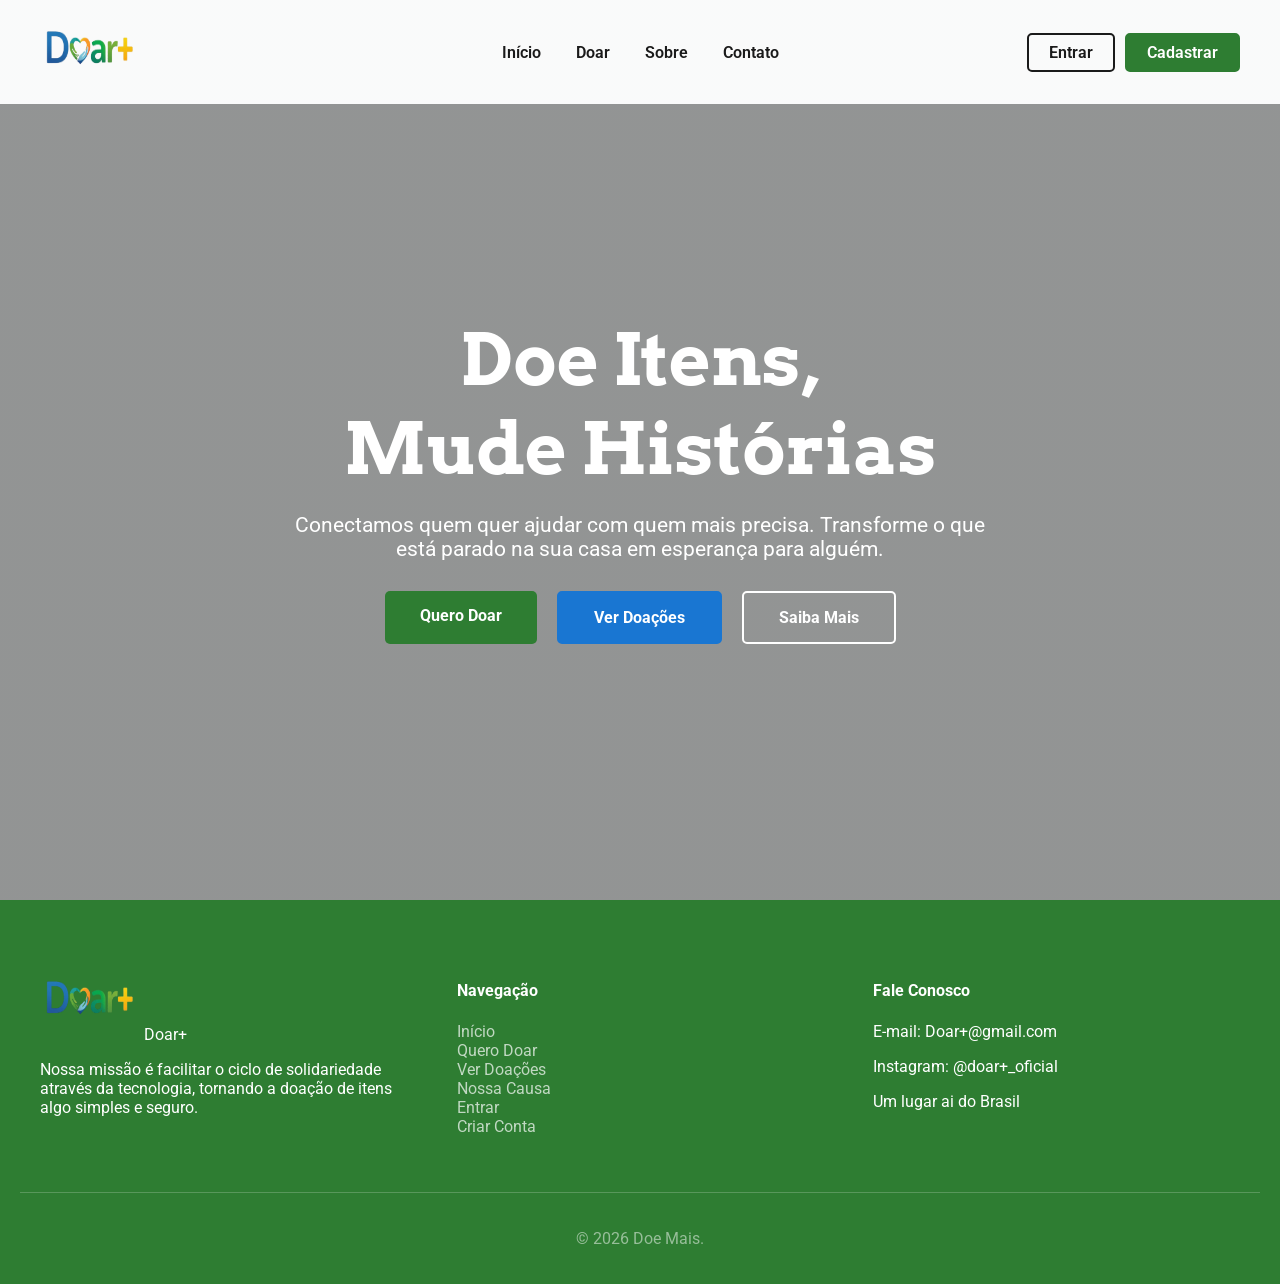
==== index.html @ 937f0d9d "Primeira versão do projeto Doar+" ====
<!DOCTYPE html>
<html lang="pt-br">
<head>
    <meta charset="UTF-8">
    <meta name="viewport" content="width=device-width, initial-scale=1.0">
    <title>Doar+ - Transforme Vidas</title>
    <link rel="preconnect" href="https://fonts.googleapis.com">
    <link rel="preconnect" href="https://fonts.gstatic.com" crossorigin>
    <link href="https://fonts.googleapis.com/css2?family=Arvo:wght@400;700&family=Roboto:wght@400;700&display=swap" rel="stylesheet">
    <link rel="stylesheet" href="https://cdnjs.cloudflare.com/ajax/libs/font-awesome/6.0.0/css/all.min.css">
    <link rel="stylesheet" href="estilo.css">
</head>
<body>
    <header class="header">
        <div class="container-header">
            <div class="logo-area">
                <img src="foto.png" alt="Logo Doe Mais" class="minha-logo">
            </div>
    
            <nav class="menu">
                <ul>
                    <li><a href="index.html">Início</a></li>
                    <li><a href="doar.html">Doar</a></li>
                    <li><a href="sobre.html">Sobre</a></li>
                    <li><a href="contato.html">Contato</a></li>
                    
                </ul>
            </nav>

            <div class="acoes-header">
                <a href="login.html" class="btn-login-moderno">Entrar</a>
                <a href="cadastro.html" class="btn-cadastro-moderno">Cadastrar</a>
            </div>
        </div>
    </header>

    <section class="hero">
        <div class="hero-content">
            <h1>Doe Itens, <br>Mude Histórias</h1>
            <p>Conectamos quem quer ajudar com quem mais precisa. Transforme o que está parado na sua casa em esperança para alguém.</p>
            <div class="hero-btns">
                <a href="doar.html" class="btn-principal">Quero Doar</a>
                <a href="verdoações.html" class="btn-doacoes">Ver Doações</a>
                <a href="sobre.html" class="btn-secundario">Saiba Mais</a>
            </div>
        </div>
    </section>

    <footer class="footer">
        <div class="container-footer">
            <div class="footer-info">
                <div class="logo-area">
                    <img src="foto.png" alt="Logo Doe Mais" class="minha-logo">
                    <span class="logo-text">Doar+</span>
                </div>
                <p>Nossa missão é facilitar o ciclo de solidariedade através da tecnologia, tornando a doação de itens algo simples e seguro.</p>
            </div>

            <div class="footer-links">
                <h4>Navegação</h4>
                <ul>
                    <li><a href="index.html">Início</a></li>
                    <li><a href="doar.html">Quero Doar</a></li>
                    <li><a href="ver-doacoes.html">Ver Doações</a></li>
                    <li><a href="sobre.html">Nossa Causa</a></li>
                    <li><a href="login.html">Entrar</a></li>
                    <li><a href="cadastro.html">Criar Conta</a></li>
                </ul>
            </div>

            <div class="footer-contact">
                <h4>Fale Conosco</h4>
                <p>E-mail: Doar+@gmail.com</p>
                <p>Instagram: @doar+_oficial</p>
                <p>Um lugar ai do Brasil</p>
            </div>
        </div>
        <div class="footer-bottom">
            <p>&copy; 2026 Doe Mais.</p>
        </div>
    </footer>
</body>
</html>
---- estilo.css ----
/* ===== VARIÁVEIS GLOBAIS ===== */
:root {
    --cor-primaria: #2e7d32;
    --cor-secundaria: #1565c0;
    --texto-escuro: #1a1a1a;
    --branco: #ffffff;
    --cinza-claro: #f4f7f6;
    --destaque-amarelo: #feb236;
    --verde-claro: #4caf50;
    --verde-escuro: #1b5e20;
    --cinza-input: #f8f9fa;
    --sombra-suave: 0 10px 30px rgba(0,0,0,0.1);
    --vermelho-erro: #ff4444;
    --azul-link: #1976d2;
}

/* ===== ESTILOS GERAIS ===== */
body {
    margin: 0;
    font-family: 'Roboto', sans-serif;
    background-color: var(--cinza-claro);
}

/* ===== HEADER PRINCIPAL ===== */
.header {
    position: fixed;
    top: 0;
    left: 0;
    width: 100%;
    background: rgba(255, 255, 255, 0.95);
    z-index: 1000;
}

.container-header {
    max-width: 1200px;
    margin: auto;
    display: flex;
    align-items: center;
    justify-content: space-between;
    padding: 10px 20px;
    position: relative;
}

/* Logo */
.logo-area .minha-logo {
    width: 100px;
    height: 80px;
}

/* Menu Central */
.menu {
    position: absolute;
    left: 50%;
    transform: translateX(-50%);
}

.menu ul {
    list-style: none;
    display: flex;
    gap: 35px;
    margin: 0;
    padding: 0;
}

.menu a {
    text-decoration: none;
    color: var(--texto-escuro);
    font-weight: 600;
    transition: 0.3s;
}

.menu a:hover {
    color: var(--cor-primaria);
    transform: translateY(-2px);
    display: inline-block;
}

/* Botões do Header */
.acoes-header {
    display: flex;
    gap: 10px;
    z-index: 10;
}

.btn-login-moderno {
    text-decoration: none;
    color: var(--texto-escuro);
    border: 2px solid var(--texto-escuro);
    padding: 8px 20px;
    border-radius: 5px;
    font-weight: 600;
    transition: 0.3s;
}

.btn-login-moderno:hover {
    background: var(--texto-escuro);
    color: var(--branco);
}

.btn-cadastro-moderno {
    text-decoration: none;
    color: var(--branco);
    background: var(--cor-primaria);
    border: 2px solid var(--cor-primaria);
    padding: 8px 20px;
    border-radius: 5px;
    font-weight: 600;
    transition: 0.3s;
}

.btn-cadastro-moderno:hover {
    background: var(--verde-escuro);
    border-color: var(--verde-escuro);
    transform: translateY(-2px);
    box-shadow: 0 5px 15px rgba(46, 125, 50, 0.3);
}

/* ===== HERO SECTION (PÁGINA INICIAL) ===== */
.hero {
    height: 100vh;
    background: linear-gradient(rgba(0,0,0,0.4), rgba(0,0,0,0.4)), 
                url('https://images.unsplash.com/photo-1488521787991-ed7bbaae773c?q=80&w=2070&auto=format&fit=crop') no-repeat center center/cover;
    display: flex;
    align-items: center;
    justify-content: center;
    text-align: center;
}

.hero-content h1 {
    font-family: 'Arvo', serif;
    font-size: 4.5rem;
    color: var(--branco);
    margin-bottom: 20px;
}

.hero-content p {
    font-size: 1.3rem;
    color: var(--branco);
    max-width: 700px;
    margin: 0 auto 30px;
}

.hero-btns {
    display: flex;
    gap: 20px;
    justify-content: center;
}

.btn-principal {
    padding: 15px 35px;
    text-decoration: none;
    font-weight: bold;
    border-radius: 5px;
    transition: 0.3s;
    background: var(--cor-primaria);
    color: var(--branco);
}

.btn-principal:hover {
    background: #1b5e20;
    transform: scale(1.05);
}

.btn-secundario {
    padding: 15px 35px;
    text-decoration: none;
    font-weight: bold;
    border-radius: 5px;
    transition: 0.3s;
    background: transparent;
    border: 2px solid var(--branco);
    color: var(--branco);
}

.btn-secundario:hover {
    background: var(--branco);
    color: var(--texto-escuro);
}

/* ===== BOTÃO VER DOAÇÕES ===== */
.btn-doacoes {
    padding: 15px 35px;
    text-decoration: none;
    font-weight: bold;
    border-radius: 5px;
    transition: 0.3s;
    background: var(--azul-link);
    color: var(--branco);
    border: 2px solid var(--azul-link);
}

.btn-doacoes:hover {
    background: #0d47a1;
    border-color: #0d47a1;
    transform: scale(1.05);
}

/* ===== FOOTER PRINCIPAL ===== */
.footer {
    background-color: var(--cor-primaria);
    color: var(--branco);
    padding: 60px 20px 20px;
}

.container-footer {
    max-width: 1200px;
    margin: 0 auto;
    display: grid;
    grid-template-columns: repeat(3, 1fr);
    gap: 50px;
}

.footer .logo-text { 
    color: var(--branco); 
}

.footer-links ul { 
    list-style: none; 
    padding: 0; 
}

.footer-links a {
    text-decoration: none;
    color: rgba(255, 255, 255, 0.7);
    transition: 0.3s;
    display: inline-block;
}

.footer-links a:hover {
    color: var(--destaque-amarelo);
    padding-left: 10px;
}

.footer-bottom {
    margin-top: 40px;
    padding-top: 20px;
    border-top: 1px solid rgba(255,255,255,0.2);
    text-align: center;
    color: rgba(255,255,255,0.5);
}

/* ===== PÁGINAS DE LOGIN/CADASTRO ===== */
.body-login {
    min-height: 100vh;
    display: flex;
    flex-direction: column;
    background: linear-gradient(135deg, #f5f7fa 0%, #e8ecf1 100%);
    margin: 0;
}

/* Header do Login */
.header-login {
    background: var(--branco);
    box-shadow: 0 2px 10px rgba(0,0,0,0.1);
    padding: 10px 0;
}

.container-header-login {
    max-width: 1200px;
    margin: 0 auto;
    padding: 0 20px;
    display: flex;
    justify-content: space-between;
    align-items: center;
}

.btn-voltar-inicio {
    display: flex;
    align-items: center;
    gap: 8px;
    text-decoration: none;
    color: var(--texto-escuro);
    font-weight: 500;
    padding: 8px 16px;
    border-radius: 5px;
    transition: 0.3s;
}

.btn-voltar-inicio:hover {
    background: var(--cinza-claro);
    color: var(--cor-primaria);
}

/* Main Content Login */
.login-main {
    flex: 1;
    display: flex;
    align-items: center;
    justify-content: center;
    padding: 40px 20px;
}

/* Containers dos Formulários */
.login-container {
    background: var(--branco);
    border-radius: 20px;
    box-shadow: var(--sombra-suave);
    max-width: 800px;
    width: 100%;
    padding: 40px;
}

.login-container-simples {
    background: var(--branco);
    border-radius: 20px;
    box-shadow: var(--sombra-suave);
    max-width: 450px;
    width: 100%;
    padding: 40px;
}

/* Header dos Formulários */
.login-header {
    text-align: center;
    margin-bottom: 30px;
}

.login-header h2 {
    font-family: 'Arvo', serif;
    font-size: 2.2rem;
    color: var(--cor-primaria);
    margin: 0 0 10px;
}

.login-header p {
    color: #666;
    font-size: 1.1rem;
    margin: 0;
}

/* Grids dos Formulários */
.form-grid {
    display: grid;
    grid-template-columns: 1fr 1fr;
    gap: 20px;
}

.login-form-simples {
    display: flex;
    flex-direction: column;
    gap: 20px;
}

/* Grupos de Formulário */
.form-group {
    display: flex;
    flex-direction: column;
}

.form-group.full-width {
    grid-column: span 2;
}

.form-group label {
    margin-bottom: 8px;
    font-weight: 500;
    color: var(--texto-escuro);
    display: flex;
    align-items: center;
    gap: 8px;
}

.form-group label i {
    color: var(--cor-primaria);
    width: 20px;
}

.form-group input {
    padding: 12px 15px;
    border: 2px solid #e0e0e0;
    border-radius: 10px;
    font-size: 1rem;
    transition: all 0.3s;
    background: var(--cinza-input);
}

.form-group input:hover {
    border-color: var(--verde-claro);
}

.form-group input:focus {
    outline: none;
    border-color: var(--cor-primaria);
    box-shadow: 0 0 0 3px rgba(46, 125, 50, 0.1);
}

.form-group input::placeholder {
    color: #999;
}

/* Opções do Login */
.login-opcoes {
    display: flex;
    justify-content: space-between;
    align-items: center;
    margin: 10px 0;
}

.checkbox-container {
    display: flex;
    align-items: center;
    gap: 8px;
    cursor: pointer;
    color: var(--texto-escuro);
}

.checkbox-container input[type="checkbox"] {
    width: 18px;
    height: 18px;
    cursor: pointer;
}

.esqueci-senha {
    color: var(--azul-link);
    text-decoration: none;
    font-size: 0.9rem;
    transition: 0.3s;
}

.esqueci-senha:hover {
    color: var(--cor-primaria);
    text-decoration: underline;
}

/* Botões de Login e Cadastro */
.btn-login {
    width: 100%;
    padding: 15px;
    background: var(--cor-primaria);
    color: var(--branco);
    border: none;
    border-radius: 10px;
    font-size: 1.1rem;
    font-weight: 600;
    display: flex;
    align-items: center;
    justify-content: center;
    gap: 10px;
    cursor: pointer;
    transition: all 0.3s;
}

.btn-login:hover {
    background: var(--verde-escuro);
    transform: translateY(-2px);
    box-shadow: 0 5px 15px rgba(46, 125, 50, 0.3);
}

.btn-cadastro {
    width: 100%;
    padding: 15px;
    background: var(--cor-primaria);
    color: var(--branco);
    border: none;
    border-radius: 10px;
    font-size: 1.1rem;
    font-weight: 600;
    display: flex;
    align-items: center;
    justify-content: center;
    gap: 10px;
    cursor: pointer;
    transition: all 0.3s;
    margin-bottom: 20px;
}

.btn-cadastro:hover {
    background: var(--verde-escuro);
    transform: translateY(-2px);
    box-shadow: 0 5px 15px rgba(46, 125, 50, 0.3);
}

.btn-cadastro i {
    font-size: 1.2rem;
}

/* Links entre páginas */
.cadastro-link {
    text-align: center;
    margin-top: 20px;
    padding-top: 20px;
    border-top: 1px solid #e0e0e0;
}

.cadastro-link p {
    color: #666;
    margin: 0;
}

.cadastro-link a {
    color: var(--cor-primaria);
    text-decoration: none;
    font-weight: 600;
}

.cadastro-link a:hover {
    text-decoration: underline;
}

.login-options {
    text-align: center;
    border-top: 1px solid #e0e0e0;
    padding-top: 20px;
}

.login-options p {
    color: #666;
    margin: 0;
}

.login-options a {
    color: var(--cor-primaria);
    text-decoration: none;
    font-weight: 600;
}

.login-options a:hover {
    text-decoration: underline;
}

/* Termos e Condições */
.termos-group {
    margin: 25px 0 20px;
    display: flex;
    align-items: center;
    gap: 10px;
}

.termos-group input[type="checkbox"] {
    width: 18px;
    height: 18px;
    cursor: pointer;
}

.termos-group label {
    color: var(--texto-escuro);
    font-size: 0.95rem;
}

.termos-group a {
    color: var(--cor-primaria);
    text-decoration: none;
    font-weight: 500;
}

.termos-group a:hover {
    text-decoration: underline;
}

/* Footer do Login */
.footer-login {
    background: var(--cor-primaria);
    color: var(--branco);
    padding: 20px;
    text-align: center;
}

.container-footer-login {
    max-width: 1200px;
    margin: 0 auto;
}

.footer-login p {
    margin: 0;
    opacity: 0.9;
    font-size: 0.95rem;
}

/* ===== VALIDAÇÃO DE FORMULÁRIOS ===== */
.form-group input:required {
    border-left: 3px solid var(--cor-primaria);
}

.form-group input:invalid:not(:placeholder-shown) {
    border-color: var(--vermelho-erro);
}

.form-group input:valid:not(:placeholder-shown) {
    border-color: var(--verde-claro);
}

/* ===== ANIMAÇÕES ===== */
@keyframes fadeIn {
    from {
        opacity: 0;
        transform: translateY(20px);
    }
    to {
        opacity: 1;
        transform: translateY(0);
    }
}

.login-container,
.login-container-simples {
    animation: fadeIn 0.5s ease-out;
}

/* ===== RESPONSIVIDADE ===== */
@media (max-width: 768px) {
    /* Ajustes gerais */
    .menu {
        position: static;
        transform: none;
        margin: 10px 0;
    }
    
    .menu ul {
        gap: 20px;
        flex-wrap: wrap;
        justify-content: center;
    }
    
    .container-header {
        flex-direction: column;
        gap: 15px;
    }
    
    .acoes-header {
        width: 100%;
        justify-content: center;
    }
    
    /* Ajustes login/cadastro */
    .login-container,
    .login-container-simples {
        padding: 30px 20px;
    }
    
    .form-grid {
        grid-template-columns: 1fr;
    }
    
    .form-group.full-width {
        grid-column: span 1;
    }
    
    .login-header h2 {
        font-size: 1.8rem;
    }
    
    .container-header-login {
        flex-direction: column;
        gap: 10px;
    }
}

@media (max-width: 480px) {
    /* Ajustes gerais */
    .hero-content h1 {
        font-size: 3rem;
    }
    
    .hero-btns {
        flex-direction: column;
        align-items: center;
    }
    
    /* Ajustes login/cadastro */
    .login-container,
    .login-container-simples {
        padding: 20px 15px;
    }
    
    .btn-login,
    .btn-cadastro {
        padding: 12px;
        font-size: 1rem;
    }
    
    .login-opcoes {
        flex-direction: column;
        gap: 10px;
        align-items: flex-start;
    }
    
    /* Ajustes footer */
    .container-footer {
        grid-template-columns: 1fr;
        gap: 30px;
    }
}

/* ===== PÁGINA DOAR ===== */

.doar-container {
    max-width: 800px;
    margin: 120px auto 60px;
    padding: 0 20px;
}

.doar-header {
    text-align: center;
    margin-bottom: 40px;
}

.doar-header h1 {
    font-family: 'Arvo', serif;
    font-size: 2.5rem;
    color: var(--cor-primaria);
    margin-bottom: 10px;
}

.doar-header p {
    color: #666;
    font-size: 1.1rem;
}

.doar-form {
    background: var(--branco);
    border-radius: 20px;
    box-shadow: var(--sombra-suave);
    padding: 40px;
}

.form-group textarea {
    resize: vertical;
    min-height: 120px;
}

.categoria-opcoes {
    display: grid;
    grid-template-columns: repeat(3, 1fr);
    gap: 15px;
    margin-top: 10px;
}

.categoria-item {
    display: flex;
    align-items: center;
    gap: 8px;
    padding: 10px;
    border: 2px solid #e0e0e0;
    border-radius: 10px;
    cursor: pointer;
    transition: 0.3s;
}

.categoria-item:hover {
    border-color: var(--cor-primaria);
    background: #f5f5f5;
}

.categoria-item input[type="radio"] {
    width: 18px;
    height: 18px;
    accent-color: var(--cor-primaria);
}

.chat-option {
    background: #f8f9fa;
    border-radius: 10px;
    padding: 15px;
    margin-top: 20px;
    display: flex;
    align-items: center;
    gap: 15px;
}

.chat-option i {
    font-size: 2rem;
    color: var(--cor-primaria);
}

.btn-anunciar {
    width: 100%;
    padding: 15px;
    background: var(--cor-primaria);
    color: var(--branco);
    border: none;
    border-radius: 10px;
    font-size: 1.2rem;
    font-weight: 600;
    display: flex;
    align-items: center;
    justify-content: center;
    gap: 10px;
    cursor: pointer;
    transition: 0.3s;
    margin-top: 30px;
}

.btn-anunciar:hover {
    background: var(--verde-escuro);
    transform: translateY(-3px);
    box-shadow: var(--sombra-suave);
}

/* ===== PÁGINA SOBRE ===== */

.sobre-container {
    max-width: 1200px;
    margin: 120px auto 60px;
    padding: 0 20px;
}

.sobre-header {
    text-align: center;
    margin-bottom: 50px;
}

.sobre-header h1 {
    font-family: 'Arvo', serif;
    font-size: 3rem;
    color: var(--cor-primaria);
    margin-bottom: 20px;
}

.sobre-header p {
    font-size: 1.2rem;
    color: #666;
    max-width: 800px;
    margin: 0 auto;
}

.sobre-grid {
    display: grid;
    grid-template-columns: 1fr 1fr;
    gap: 50px;
    align-items: center;
    margin-bottom: 60px;
}

.sobre-texto h2 {
    font-family: 'Arvo', serif;
    color: var(--cor-primaria);
    margin-bottom: 20px;
}

.sobre-texto p {
    line-height: 1.8;
    color: #444;
    margin-bottom: 20px;
}

.sobre-imagem {
    width: 100%;
    border-radius: 20px;
    overflow: hidden;
    box-shadow: var(--sombra-suave);
}

.sobre-imagem img {
    width: 100%;
    height: auto;
    display: block;
    transition: transform 0.3s;
}

.sobre-imagem img:hover {
    transform: scale(1.05);
}

.valores {
    background: linear-gradient(135deg, var(--cor-primaria) 0%, var(--verde-escuro) 100%);
    color: var(--branco);
    padding: 60px 40px;
    border-radius: 20px;
    margin-bottom: 60px;
}

.valores h2 {
    text-align: center;
    font-size: 2.5rem;
    margin-bottom: 40px;
}

.valores-grid {
    display: grid;
    grid-template-columns: repeat(3, 1fr);
    gap: 30px;
}

.valor-item {
    text-align: center;
    padding: 20px;
}

.valor-item i {
    font-size: 3rem;
    margin-bottom: 20px;
    color: var(--destaque-amarelo);
}

.valor-item h3 {
    font-size: 1.5rem;
    margin-bottom: 15px;
}

.link-rodape {
    text-align: center;
    margin: 40px 0;
}

.link-rodape a {
    display: inline-flex;
    align-items: center;
    gap: 10px;
    background: var(--cor-primaria);
    color: var(--branco);
    padding: 15px 30px;
    border-radius: 10px;
    text-decoration: none;
    font-weight: 600;
    transition: 0.3s;
}

.link-rodape a:hover {
    background: var(--verde-escuro);
    transform: translateY(-3px);
    box-shadow: var(--sombra-suave);
}
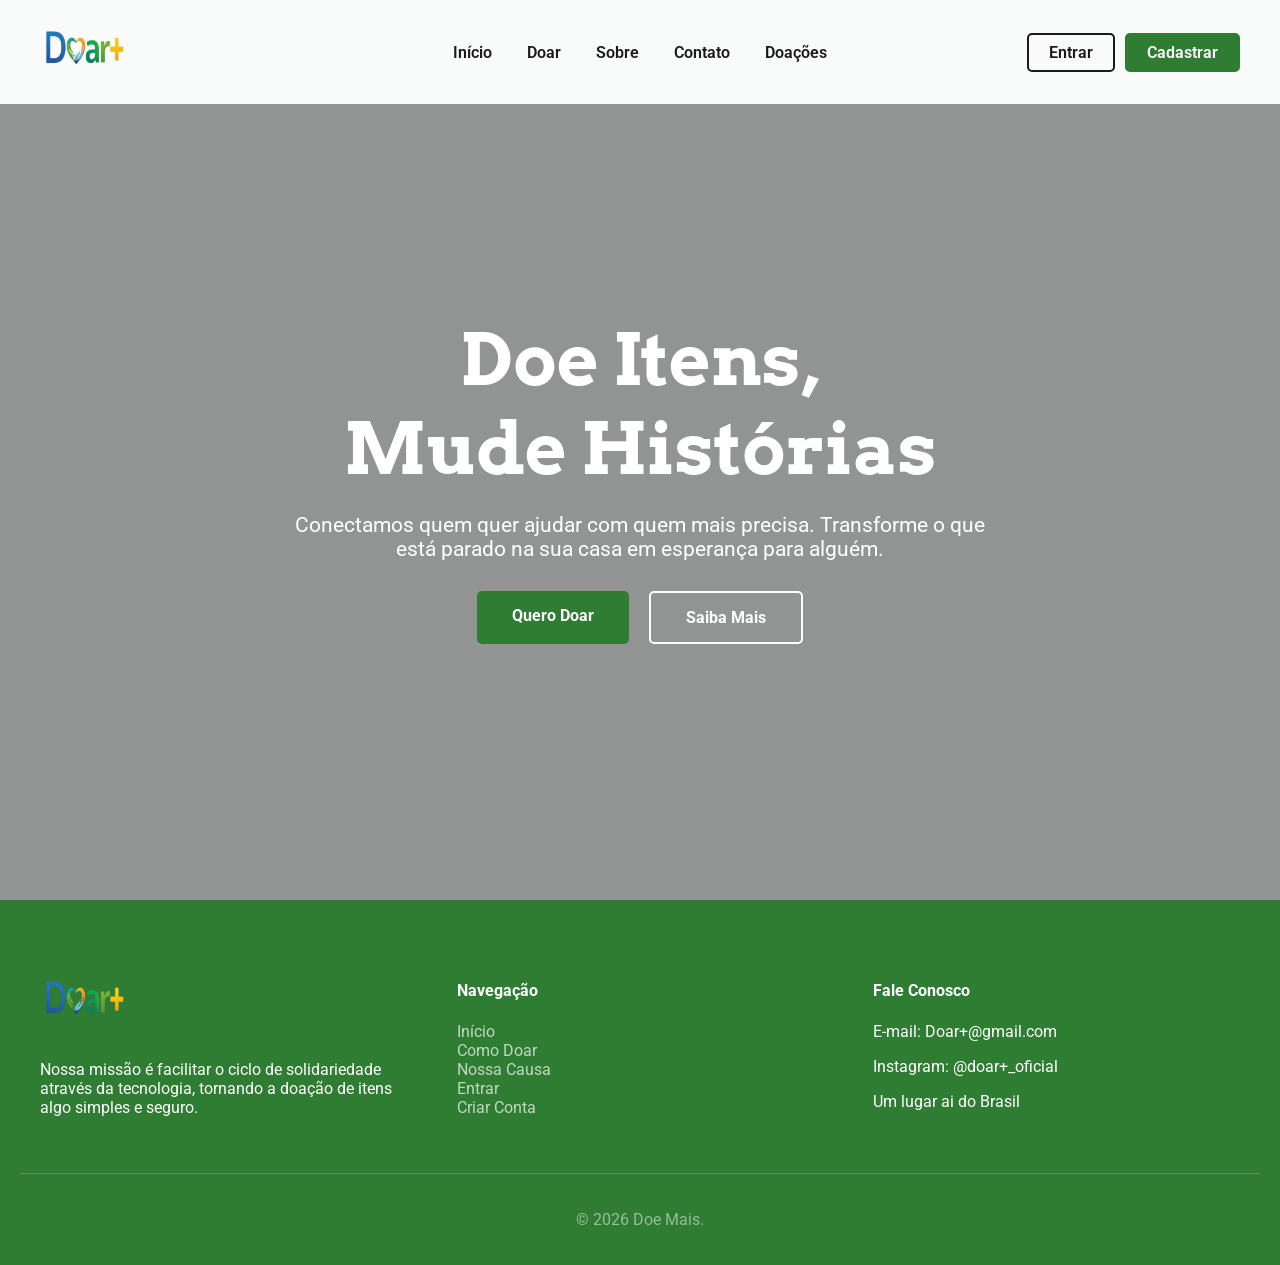
==== commit 7f0c75a7: "Minhas modificações no site" ====
--- a/index.html
+++ b/index.html
@@ -3,7 +3,7 @@
 <head>
     <meta charset="UTF-8">
     <meta name="viewport" content="width=device-width, initial-scale=1.0">
-    <title>Doar+ - Transforme Vidas</title>
+    <title>Doar+ | Transforme Vidas</title>
     <link rel="preconnect" href="https://fonts.googleapis.com">
     <link rel="preconnect" href="https://fonts.gstatic.com" crossorigin>
     <link href="https://fonts.googleapis.com/css2?family=Arvo:wght@400;700&family=Roboto:wght@400;700&display=swap" rel="stylesheet">
@@ -14,7 +14,8 @@
     <header class="header">
         <div class="container-header">
             <div class="logo-area">
-                <img src="foto.png" alt="Logo Doe Mais" class="minha-logo">
+                <a href="index.html"><img src="foto.png" alt="Logo Doe Mais" class="minha-logo"></a>
+                
             </div>
     
             <nav class="menu">
@@ -23,7 +24,7 @@
                     <li><a href="doar.html">Doar</a></li>
                     <li><a href="sobre.html">Sobre</a></li>
                     <li><a href="contato.html">Contato</a></li>
-                    
+                    <li><a href="verdoações.html">Doações</a></li>
                 </ul>
             </nav>
 
@@ -40,7 +41,6 @@
             <p>Conectamos quem quer ajudar com quem mais precisa. Transforme o que está parado na sua casa em esperança para alguém.</p>
             <div class="hero-btns">
                 <a href="doar.html" class="btn-principal">Quero Doar</a>
-                <a href="verdoações.html" class="btn-doacoes">Ver Doações</a>
                 <a href="sobre.html" class="btn-secundario">Saiba Mais</a>
             </div>
         </div>
@@ -51,7 +51,6 @@
             <div class="footer-info">
                 <div class="logo-area">
                     <img src="foto.png" alt="Logo Doe Mais" class="minha-logo">
-                    <span class="logo-text">Doar+</span>
                 </div>
                 <p>Nossa missão é facilitar o ciclo de solidariedade através da tecnologia, tornando a doação de itens algo simples e seguro.</p>
             </div>
@@ -60,8 +59,7 @@
                 <h4>Navegação</h4>
                 <ul>
                     <li><a href="index.html">Início</a></li>
-                    <li><a href="doar.html">Quero Doar</a></li>
-                    <li><a href="ver-doacoes.html">Ver Doações</a></li>
+                    <li><a href="doar.html">Como Doar</a></li>
                     <li><a href="sobre.html">Nossa Causa</a></li>
                     <li><a href="login.html">Entrar</a></li>
                     <li><a href="cadastro.html">Criar Conta</a></li>
--- a/estilo.css
+++ b/estilo.css
@@ -42,9 +42,14 @@
 }
 
 /* Logo */
+.logo-area {
+    cursor: pointer;
+}
+
 .logo-area .minha-logo {
-    width: 100px;
+    width: 90px;
     height: 80px;
+    cursor: pointer;
 }
 
 /* Menu Central */
@@ -67,12 +72,18 @@
     color: var(--texto-escuro);
     font-weight: 600;
     transition: 0.3s;
+    cursor: pointer;
 }
 
 .menu a:hover {
     color: var(--cor-primaria);
     transform: translateY(-2px);
     display: inline-block;
+}
+
+.menu a.active {
+    color: var(--cor-primaria);
+    border-bottom: 2px solid var(--cor-primaria);
 }
 
 /* Botões do Header */
@@ -90,6 +101,7 @@
     border-radius: 5px;
     font-weight: 600;
     transition: 0.3s;
+    cursor: pointer;
 }
 
 .btn-login-moderno:hover {
@@ -106,6 +118,7 @@
     border-radius: 5px;
     font-weight: 600;
     transition: 0.3s;
+    cursor: pointer;
 }
 
 .btn-cadastro-moderno:hover {
@@ -154,6 +167,7 @@
     transition: 0.3s;
     background: var(--cor-primaria);
     color: var(--branco);
+    cursor: pointer;
 }
 
 .btn-principal:hover {
@@ -170,6 +184,7 @@
     background: transparent;
     border: 2px solid var(--branco);
     color: var(--branco);
+    cursor: pointer;
 }
 
 .btn-secundario:hover {
@@ -187,6 +202,7 @@
     background: var(--azul-link);
     color: var(--branco);
     border: 2px solid var(--azul-link);
+    cursor: pointer;
 }
 
 .btn-doacoes:hover {
@@ -224,6 +240,7 @@
     color: rgba(255, 255, 255, 0.7);
     transition: 0.3s;
     display: inline-block;
+    cursor: pointer;
 }
 
 .footer-links a:hover {
@@ -274,6 +291,7 @@
     padding: 8px 16px;
     border-radius: 5px;
     transition: 0.3s;
+    cursor: pointer;
 }
 
 .btn-voltar-inicio:hover {
@@ -358,6 +376,7 @@
     display: flex;
     align-items: center;
     gap: 8px;
+    cursor: pointer;
 }
 
 .form-group label i {
@@ -365,27 +384,40 @@
     width: 20px;
 }
 
-.form-group input {
+.form-group input,
+.form-group textarea,
+.form-group select {
     padding: 12px 15px;
     border: 2px solid #e0e0e0;
     border-radius: 10px;
     font-size: 1rem;
     transition: all 0.3s;
     background: var(--cinza-input);
-}
-
-.form-group input:hover {
+    font-family: 'Roboto', sans-serif;
+}
+
+.form-group input:hover,
+.form-group textarea:hover,
+.form-group select:hover {
     border-color: var(--verde-claro);
 }
 
-.form-group input:focus {
+.form-group input:focus,
+.form-group textarea:focus,
+.form-group select:focus {
     outline: none;
     border-color: var(--cor-primaria);
     box-shadow: 0 0 0 3px rgba(46, 125, 50, 0.1);
 }
 
-.form-group input::placeholder {
+.form-group input::placeholder,
+.form-group textarea::placeholder {
     color: #999;
+}
+
+.form-group textarea {
+    resize: vertical;
+    min-height: 120px;
 }
 
 /* Opções do Login */
@@ -415,6 +447,7 @@
     text-decoration: none;
     font-size: 0.9rem;
     transition: 0.3s;
+    cursor: pointer;
 }
 
 .esqueci-senha:hover {
@@ -491,6 +524,7 @@
     color: var(--cor-primaria);
     text-decoration: none;
     font-weight: 600;
+    cursor: pointer;
 }
 
 .cadastro-link a:hover {
@@ -512,6 +546,7 @@
     color: var(--cor-primaria);
     text-decoration: none;
     font-weight: 600;
+    cursor: pointer;
 }
 
 .login-options a:hover {
@@ -535,12 +570,14 @@
 .termos-group label {
     color: var(--texto-escuro);
     font-size: 0.95rem;
+    cursor: pointer;
 }
 
 .termos-group a {
     color: var(--cor-primaria);
     text-decoration: none;
     font-weight: 500;
+    cursor: pointer;
 }
 
 .termos-group a:hover {
@@ -564,6 +601,522 @@
     margin: 0;
     opacity: 0.9;
     font-size: 0.95rem;
+}
+
+/* ===== PÁGINA DOAR ===== */
+.doar-container {
+    max-width: 800px;
+    margin: 120px auto 60px;
+    padding: 0 20px;
+}
+
+.doar-header {
+    text-align: center;
+    margin-bottom: 40px;
+}
+
+.doar-header h1 {
+    font-family: 'Arvo', serif;
+    font-size: 2.5rem;
+    color: var(--cor-primaria);
+    margin-bottom: 10px;
+}
+
+.doar-header p {
+    color: #666;
+    font-size: 1.1rem;
+}
+
+.doar-form {
+    background: var(--branco);
+    border-radius: 20px;
+    box-shadow: var(--sombra-suave);
+    padding: 40px;
+}
+
+.categoria-opcoes {
+    display: grid;
+    grid-template-columns: repeat(3, 1fr);
+    gap: 15px;
+    margin-top: 10px;
+}
+
+.categoria-item {
+    display: flex;
+    align-items: center;
+    gap: 8px;
+    padding: 10px;
+    border: 2px solid #e0e0e0;
+    border-radius: 10px;
+    cursor: pointer;
+    transition: 0.3s;
+}
+
+.categoria-item:hover {
+    border-color: var(--cor-primaria);
+    background: #f5f5f5;
+}
+
+.categoria-item input[type="radio"] {
+    width: 18px;
+    height: 18px;
+    accent-color: var(--cor-primaria);
+    cursor: pointer;
+}
+
+.chat-option {
+    background: #f8f9fa;
+    border-radius: 10px;
+    padding: 15px;
+    margin-top: 20px;
+    display: flex;
+    align-items: center;
+    gap: 15px;
+}
+
+.chat-option i {
+    font-size: 2rem;
+    color: var(--cor-primaria);
+}
+
+.btn-anunciar {
+    width: 100%;
+    padding: 15px;
+    background: var(--cor-primaria);
+    color: var(--branco);
+    border: none;
+    border-radius: 10px;
+    font-size: 1.2rem;
+    font-weight: 600;
+    display: flex;
+    align-items: center;
+    justify-content: center;
+    gap: 10px;
+    cursor: pointer;
+    transition: 0.3s;
+    margin-top: 30px;
+}
+
+.btn-anunciar:hover {
+    background: var(--verde-escuro);
+    transform: translateY(-3px);
+    box-shadow: var(--sombra-suave);
+}
+
+/* ===== PÁGINA SOBRE ===== */
+.sobre-container {
+    max-width: 1200px;
+    margin: 120px auto 60px;
+    padding: 0 20px;
+}
+
+.sobre-header {
+    text-align: center;
+    margin-bottom: 50px;
+}
+
+.sobre-header h1 {
+    font-family: 'Arvo', serif;
+    font-size: 3rem;
+    color: var(--cor-primaria);
+    margin-bottom: 20px;
+}
+
+.sobre-header p {
+    font-size: 1.2rem;
+    color: #666;
+    max-width: 800px;
+    margin: 0 auto;
+}
+
+.sobre-grid {
+    display: grid;
+    grid-template-columns: 1fr 1fr;
+    gap: 50px;
+    align-items: center;
+    margin-bottom: 60px;
+}
+
+.sobre-texto h2 {
+    font-family: 'Arvo', serif;
+    color: var(--cor-primaria);
+    margin-bottom: 20px;
+}
+
+.sobre-texto p {
+    line-height: 1.8;
+    color: #444;
+    margin-bottom: 20px;
+}
+
+.sobre-imagem {
+    width: 100%;
+    border-radius: 20px;
+    overflow: hidden;
+    box-shadow: var(--sombra-suave);
+    cursor: pointer;
+}
+
+.sobre-imagem img {
+    width: 100%;
+    height: auto;
+    display: block;
+    transition: transform 0.3s;
+    cursor: pointer;
+}
+
+.sobre-imagem img:hover {
+    transform: scale(1.05);
+}
+
+.valores {
+    background: linear-gradient(135deg, var(--cor-primaria) 0%, var(--verde-escuro) 100%);
+    color: var(--branco);
+    padding: 60px 40px;
+    border-radius: 20px;
+    margin-bottom: 60px;
+}
+
+.valores h2 {
+    text-align: center;
+    font-size: 2.5rem;
+    margin-bottom: 40px;
+}
+
+.valores-grid {
+    display: grid;
+    grid-template-columns: repeat(3, 1fr);
+    gap: 30px;
+}
+
+.valor-item {
+    text-align: center;
+    padding: 20px;
+    cursor: default;
+}
+
+.valor-item i {
+    font-size: 3rem;
+    margin-bottom: 20px;
+    color: var(--destaque-amarelo);
+}
+
+.valor-item h3 {
+    font-size: 1.5rem;
+    margin-bottom: 15px;
+}
+
+/* ===== PÁGINA VER DOAÇÕES ===== */
+.doacoes-container {
+    max-width: 1200px;
+    margin: 120px auto 60px;
+    padding: 0 20px;
+}
+
+.doacoes-header {
+    text-align: center;
+    margin-bottom: 50px;
+}
+
+.doacoes-header h1 {
+    font-family: 'Arvo', serif;
+    font-size: 2.5rem;
+    color: var(--cor-primaria);
+    margin-bottom: 10px;
+}
+
+.doacoes-header p {
+    color: #666;
+    font-size: 1.1rem;
+}
+
+.filtros {
+    display: flex;
+    gap: 15px;
+    margin-bottom: 30px;
+    flex-wrap: wrap;
+}
+
+.filtros select,
+.filtros input {
+    padding: 12px 15px;
+    border: 2px solid #e0e0e0;
+    border-radius: 8px;
+    font-size: 1rem;
+    flex: 1;
+    min-width: 200px;
+    font-family: 'Roboto', sans-serif;
+    cursor: pointer;
+}
+
+.filtros select:focus,
+.filtros input:focus {
+    outline: none;
+    border-color: var(--cor-primaria);
+}
+
+.filtros button {
+    padding: 12px 25px;
+    background: var(--cor-primaria);
+    color: var(--branco);
+    border: none;
+    border-radius: 8px;
+    cursor: pointer;
+    transition: 0.3s;
+    display: flex;
+    align-items: center;
+    gap: 8px;
+    font-weight: 600;
+    font-size: 1rem;
+}
+
+.filtros button:hover {
+    background: var(--verde-escuro);
+    transform: translateY(-2px);
+}
+
+.doacoes-grid {
+    display: grid;
+    grid-template-columns: repeat(3, 1fr);
+    gap: 25px;
+}
+
+.card-doacao {
+    background: var(--branco);
+    border-radius: 15px;
+    overflow: hidden;
+    box-shadow: var(--sombra-suave);
+    transition: 0.3s;
+    position: relative;
+    cursor: pointer;
+}
+
+.card-doacao:hover {
+    transform: translateY(-5px);
+    box-shadow: 0 15px 40px rgba(0,0,0,0.15);
+}
+
+.card-imagem {
+    height: 200px;
+    background: #e0e0e0;
+    position: relative;
+    overflow: hidden;
+}
+
+.card-imagem img {
+    width: 100%;
+    height: 100%;
+    object-fit: cover;
+    transition: 0.3s;
+    cursor: pointer;
+}
+
+.card-doacao:hover .card-imagem img {
+    transform: scale(1.1);
+}
+
+.card-categoria {
+    position: absolute;
+    top: 10px;
+    right: 10px;
+    background: var(--cor-primaria);
+    color: var(--branco);
+    padding: 5px 12px;
+    border-radius: 20px;
+    font-size: 0.8rem;
+    font-weight: 600;
+    z-index: 1;
+    cursor: default;
+}
+
+.card-conteudo {
+    padding: 20px;
+}
+
+.card-titulo {
+    font-size: 1.2rem;
+    font-weight: 600;
+    color: var(--texto-escuro);
+    margin-bottom: 10px;
+    cursor: pointer;
+}
+
+.card-descricao {
+    color: #666;
+    font-size: 0.9rem;
+    margin-bottom: 15px;
+    line-height: 1.5;
+    display: -webkit-box;
+    -webkit-line-clamp: 2;
+    -webkit-box-orient: vertical;
+    overflow: hidden;
+    cursor: pointer;
+}
+
+.card-info {
+    display: flex;
+    gap: 15px;
+    margin-bottom: 15px;
+    font-size: 0.9rem;
+    color: #888;
+    cursor: pointer;
+}
+
+.card-info i {
+    color: var(--cor-primaria);
+    width: 16px;
+}
+
+.card-footer {
+    display: flex;
+    justify-content: space-between;
+    align-items: center;
+    border-top: 1px solid #e0e0e0;
+    padding-top: 15px;
+}
+
+.card-doador {
+    display: flex;
+    align-items: center;
+    gap: 8px;
+    font-size: 0.9rem;
+    color: #666;
+    cursor: pointer;
+}
+
+.card-doador i {
+    color: var(--cor-primaria);
+}
+
+.btn-interessado {
+    background: var(--cor-primaria);
+    color: var(--branco);
+    border: none;
+    padding: 8px 18px;
+    border-radius: 8px;
+    font-size: 0.9rem;
+    font-weight: 600;
+    cursor: pointer;
+    transition: 0.3s;
+    display: flex;
+    align-items: center;
+    gap: 5px;
+}
+
+.btn-interessado:hover {
+    background: var(--verde-escuro);
+    transform: scale(1.05);
+}
+
+/* ===== PÁGINA CONTATO ===== */
+.contato-container {
+    max-width: 1200px;
+    margin: 120px auto 60px;
+    padding: 0 20px;
+}
+
+.contato-header {
+    text-align: center;
+    margin-bottom: 50px;
+}
+
+.contato-header h1 {
+    font-family: 'Arvo', serif;
+    font-size: 2.5rem;
+    color: var(--cor-primaria);
+    margin-bottom: 10px;
+}
+
+.contato-header p {
+    color: #666;
+    font-size: 1.1rem;
+}
+
+.contato-grid {
+    display: grid;
+    grid-template-columns: 1fr 1fr;
+    gap: 50px;
+}
+
+.contato-info {
+    background: var(--branco);
+    border-radius: 20px;
+    padding: 40px;
+    box-shadow: var(--sombra-suave);
+}
+
+.contato-info h2 {
+    font-family: 'Arvo', serif;
+    color: var(--cor-primaria);
+    margin-bottom: 30px;
+}
+
+.info-item {
+    display: flex;
+    gap: 20px;
+    margin-bottom: 30px;
+    align-items: flex-start;
+    cursor: pointer;
+}
+
+.info-item i {
+    font-size: 2rem;
+    color: var(--cor-primaria);
+    width: 40px;
+}
+
+.info-item h3 {
+    margin: 0 0 5px;
+    color: var(--texto-escuro);
+}
+
+.info-item p {
+    margin: 0;
+    color: #666;
+}
+
+.contato-form {
+    background: var(--branco);
+    border-radius: 20px;
+    padding: 40px;
+    box-shadow: var(--sombra-suave);
+}
+
+.contato-form h2 {
+    font-family: 'Arvo', serif;
+    color: var(--cor-primaria);
+    margin-bottom: 30px;
+}
+
+.btn-enviar {
+    width: 100%;
+    padding: 15px;
+    background: var(--cor-primaria);
+    color: var(--branco);
+    border: none;
+    border-radius: 10px;
+    font-size: 1.1rem;
+    font-weight: 600;
+    display: flex;
+    align-items: center;
+    justify-content: center;
+    gap: 10px;
+    cursor: pointer;
+    transition: 0.3s;
+}
+
+.btn-enviar:hover {
+    background: var(--verde-escuro);
+    transform: translateY(-3px);
+    box-shadow: var(--sombra-suave);
+}
+
+.mapa {
+    margin-top: 50px;
+    border-radius: 20px;
+    overflow: hidden;
+    box-shadow: var(--sombra-suave);
+    cursor: pointer;
 }
 
 /* ===== VALIDAÇÃO DE FORMULÁRIOS ===== */
@@ -592,11 +1145,48 @@
 }
 
 .login-container,
-.login-container-simples {
+.login-container-simples,
+.card-doacao,
+.contato-info,
+.contato-form {
     animation: fadeIn 0.5s ease-out;
 }
 
+/* ===== MENSAGENS DE ALERTA ===== */
+.alert-sucesso {
+    background: #4caf50;
+    color: white;
+    text-align: center;
+    padding: 10px;
+    position: fixed;
+    top: 80px;
+    width: 100%;
+    z-index: 999;
+}
+
+.alert-erro {
+    background: #ff4444;
+    color: white;
+    text-align: center;
+    padding: 10px;
+    position: fixed;
+    top: 80px;
+    width: 100%;
+    z-index: 999;
+}
+
 /* ===== RESPONSIVIDADE ===== */
+@media (max-width: 992px) {
+    .doacoes-grid,
+    .valores-grid {
+        grid-template-columns: repeat(2, 1fr);
+    }
+    
+    .contato-grid {
+        grid-template-columns: 1fr;
+    }
+}
+
 @media (max-width: 768px) {
     /* Ajustes gerais */
     .menu {
@@ -621,6 +1211,40 @@
         justify-content: center;
     }
     
+    /* Ajustes hero */
+    .hero-content h1 {
+        font-size: 3rem;
+    }
+    
+    /* Ajustes grid */
+    .sobre-grid {
+        grid-template-columns: 1fr;
+    }
+    
+    .doacoes-grid,
+    .valores-grid {
+        grid-template-columns: 1fr;
+    }
+    
+    .categoria-opcoes {
+        grid-template-columns: repeat(2, 1fr);
+    }
+    
+    /* Ajustes containers */
+    .doacoes-container,
+    .sobre-container,
+    .contato-container,
+    .doar-container {
+        margin: 100px auto 40px;
+    }
+    
+    .doacoes-header h1,
+    .sobre-header h1,
+    .contato-header h1,
+    .doar-header h1 {
+        font-size: 2rem;
+    }
+    
     /* Ajustes login/cadastro */
     .login-container,
     .login-container-simples {
@@ -645,15 +1269,35 @@
     }
 }
 
-@media (max-width: 480px) {
-    /* Ajustes gerais */
-    .hero-content h1 {
-        font-size: 3rem;
-    }
-    
+@media (max-width: 576px) {
     .hero-btns {
         flex-direction: column;
         align-items: center;
+    }
+    
+    .filtros {
+        flex-direction: column;
+    }
+    
+    .filtros select,
+    .filtros input,
+    .filtros button {
+        width: 100%;
+    }
+    
+    .categoria-opcoes {
+        grid-template-columns: 1fr;
+    }
+}
+
+@media (max-width: 480px) {
+    /* Ajustes hero */
+    .hero-content h1 {
+        font-size: 2.5rem;
+    }
+    
+    .hero-content p {
+        font-size: 1rem;
     }
     
     /* Ajustes login/cadastro */
@@ -663,7 +1307,9 @@
     }
     
     .btn-login,
-    .btn-cadastro {
+    .btn-cadastro,
+    .btn-anunciar,
+    .btn-enviar {
         padding: 12px;
         font-size: 1rem;
     }
@@ -679,234 +1325,14 @@
         grid-template-columns: 1fr;
         gap: 30px;
     }
-}
-
-/* ===== PÁGINA DOAR ===== */
-
-.doar-container {
-    max-width: 800px;
-    margin: 120px auto 60px;
-    padding: 0 20px;
-}
-
-.doar-header {
-    text-align: center;
-    margin-bottom: 40px;
-}
-
-.doar-header h1 {
-    font-family: 'Arvo', serif;
-    font-size: 2.5rem;
-    color: var(--cor-primaria);
-    margin-bottom: 10px;
-}
-
-.doar-header p {
-    color: #666;
-    font-size: 1.1rem;
-}
-
-.doar-form {
-    background: var(--branco);
-    border-radius: 20px;
-    box-shadow: var(--sombra-suave);
-    padding: 40px;
-}
-
-.form-group textarea {
-    resize: vertical;
-    min-height: 120px;
-}
-
-.categoria-opcoes {
-    display: grid;
-    grid-template-columns: repeat(3, 1fr);
-    gap: 15px;
-    margin-top: 10px;
-}
-
-.categoria-item {
-    display: flex;
-    align-items: center;
-    gap: 8px;
-    padding: 10px;
-    border: 2px solid #e0e0e0;
-    border-radius: 10px;
-    cursor: pointer;
-    transition: 0.3s;
-}
-
-.categoria-item:hover {
-    border-color: var(--cor-primaria);
-    background: #f5f5f5;
-}
-
-.categoria-item input[type="radio"] {
-    width: 18px;
-    height: 18px;
-    accent-color: var(--cor-primaria);
-}
-
-.chat-option {
-    background: #f8f9fa;
-    border-radius: 10px;
-    padding: 15px;
-    margin-top: 20px;
-    display: flex;
-    align-items: center;
-    gap: 15px;
-}
-
-.chat-option i {
-    font-size: 2rem;
-    color: var(--cor-primaria);
-}
-
-.btn-anunciar {
-    width: 100%;
-    padding: 15px;
-    background: var(--cor-primaria);
-    color: var(--branco);
-    border: none;
-    border-radius: 10px;
-    font-size: 1.2rem;
-    font-weight: 600;
-    display: flex;
-    align-items: center;
-    justify-content: center;
-    gap: 10px;
-    cursor: pointer;
-    transition: 0.3s;
-    margin-top: 30px;
-}
-
-.btn-anunciar:hover {
-    background: var(--verde-escuro);
-    transform: translateY(-3px);
-    box-shadow: var(--sombra-suave);
-}
-
-/* ===== PÁGINA SOBRE ===== */
-
-.sobre-container {
-    max-width: 1200px;
-    margin: 120px auto 60px;
-    padding: 0 20px;
-}
-
-.sobre-header {
-    text-align: center;
-    margin-bottom: 50px;
-}
-
-.sobre-header h1 {
-    font-family: 'Arvo', serif;
-    font-size: 3rem;
-    color: var(--cor-primaria);
-    margin-bottom: 20px;
-}
-
-.sobre-header p {
-    font-size: 1.2rem;
-    color: #666;
-    max-width: 800px;
-    margin: 0 auto;
-}
-
-.sobre-grid {
-    display: grid;
-    grid-template-columns: 1fr 1fr;
-    gap: 50px;
-    align-items: center;
-    margin-bottom: 60px;
-}
-
-.sobre-texto h2 {
-    font-family: 'Arvo', serif;
-    color: var(--cor-primaria);
-    margin-bottom: 20px;
-}
-
-.sobre-texto p {
-    line-height: 1.8;
-    color: #444;
-    margin-bottom: 20px;
-}
-
-.sobre-imagem {
-    width: 100%;
-    border-radius: 20px;
-    overflow: hidden;
-    box-shadow: var(--sombra-suave);
-}
-
-.sobre-imagem img {
-    width: 100%;
-    height: auto;
-    display: block;
-    transition: transform 0.3s;
-}
-
-.sobre-imagem img:hover {
-    transform: scale(1.05);
-}
-
-.valores {
-    background: linear-gradient(135deg, var(--cor-primaria) 0%, var(--verde-escuro) 100%);
-    color: var(--branco);
-    padding: 60px 40px;
-    border-radius: 20px;
-    margin-bottom: 60px;
-}
-
-.valores h2 {
-    text-align: center;
-    font-size: 2.5rem;
-    margin-bottom: 40px;
-}
-
-.valores-grid {
-    display: grid;
-    grid-template-columns: repeat(3, 1fr);
-    gap: 30px;
-}
-
-.valor-item {
-    text-align: center;
-    padding: 20px;
-}
-
-.valor-item i {
-    font-size: 3rem;
-    margin-bottom: 20px;
-    color: var(--destaque-amarelo);
-}
-
-.valor-item h3 {
-    font-size: 1.5rem;
-    margin-bottom: 15px;
-}
-
-.link-rodape {
-    text-align: center;
-    margin: 40px 0;
-}
-
-.link-rodape a {
-    display: inline-flex;
-    align-items: center;
-    gap: 10px;
-    background: var(--cor-primaria);
-    color: var(--branco);
-    padding: 15px 30px;
-    border-radius: 10px;
-    text-decoration: none;
-    font-weight: 600;
-    transition: 0.3s;
-}
-
-.link-rodape a:hover {
-    background: var(--verde-escuro);
-    transform: translateY(-3px);
-    box-shadow: var(--sombra-suave);
+    
+    /* Ajustes cards */
+    .card-doacao {
+        margin: 0 10px;
+    }
+    
+    .info-item {
+        flex-direction: column;
+        gap: 10px;
+    }
 }
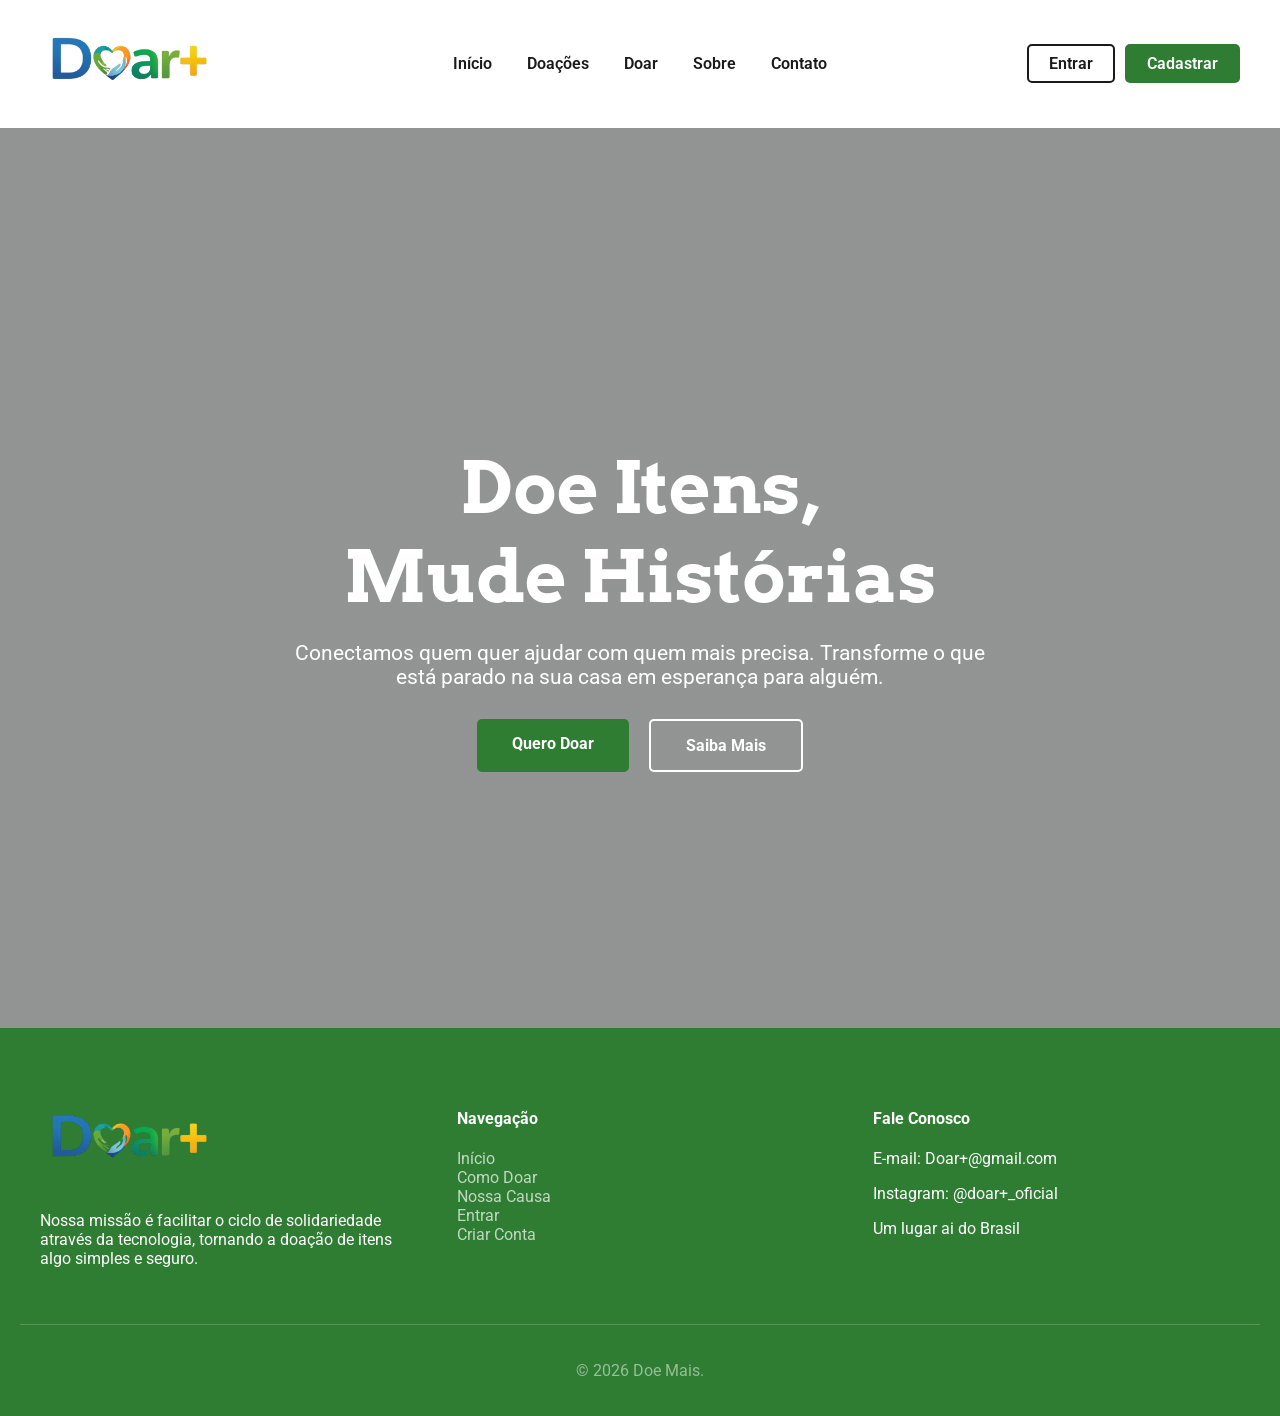
==== commit 9c0a5eae: "Atualização: animação de transição + ajustes no layout" ====
--- a/index.html
+++ b/index.html
@@ -21,10 +21,10 @@
             <nav class="menu">
                 <ul>
                     <li><a href="index.html">Início</a></li>
+                    <li><a href="verdoações.html">Doações</a></li>
                     <li><a href="doar.html">Doar</a></li>
                     <li><a href="sobre.html">Sobre</a></li>
                     <li><a href="contato.html">Contato</a></li>
-                    <li><a href="verdoações.html">Doações</a></li>
                 </ul>
             </nav>
 
--- a/estilo.css
+++ b/estilo.css
@@ -23,7 +23,7 @@
 
 /* ===== HEADER PRINCIPAL ===== */
 .header {
-    position: fixed;
+    position: static;
     top: 0;
     left: 0;
     width: 100%;
@@ -47,8 +47,8 @@
 }
 
 .logo-area .minha-logo {
-    width: 90px;
-    height: 80px;
+    width: 180px;
+    height: auto;
     cursor: pointer;
 }
 
@@ -272,14 +272,20 @@
     padding: 10px 0;
 }
 
+/* Ajuste da logo */
+.header-login img {
+    width: 180px;
+    height: auto;
+}
+
 .container-header-login {
     max-width: 1200px;
     margin: 0 auto;
-    padding: 0 20px;
-    display: flex;
-    justify-content: space-between;
-    align-items: center;
-}
+    padding: 0 15px;
+    display: flex;
+    align-items: center;
+}
+
 
 .btn-voltar-inicio {
     display: flex;
@@ -292,6 +298,7 @@
     border-radius: 5px;
     transition: 0.3s;
     cursor: pointer;
+    margin-left: auto;
 }
 
 .btn-voltar-inicio:hover {
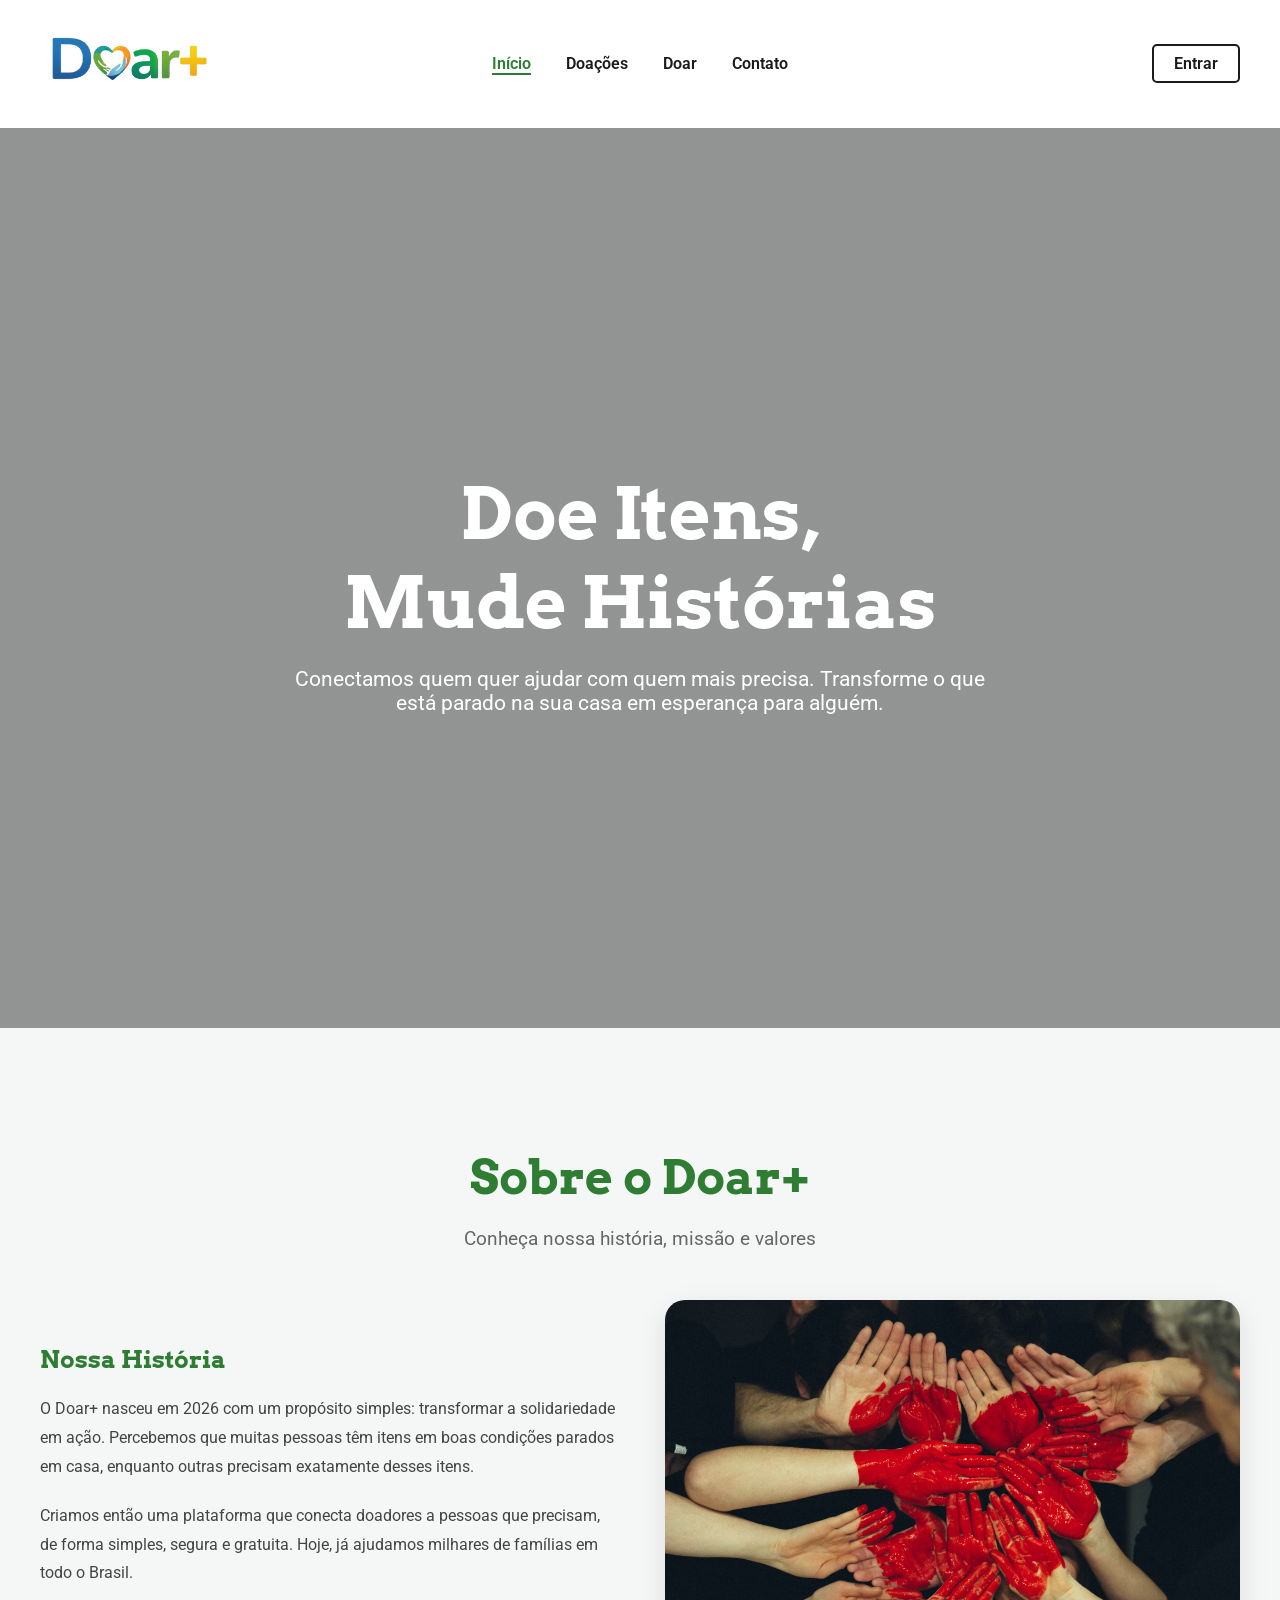
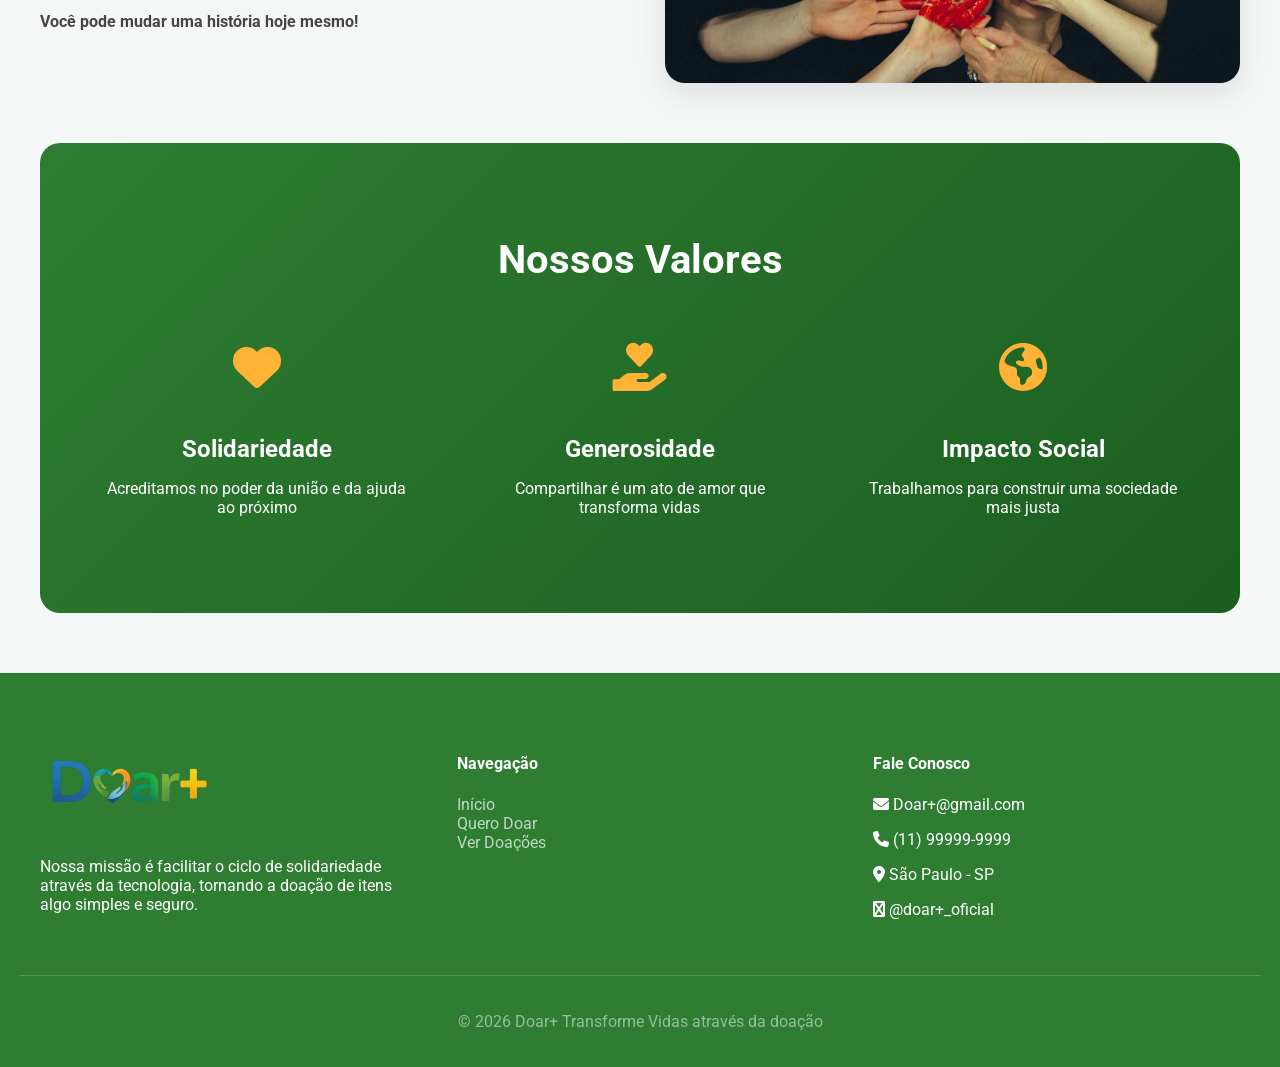
==== commit 84cba308: "feat: atualiza cadastro com CEP e API ViaCEP" ====
--- a/index.html
+++ b/index.html
@@ -3,10 +3,10 @@
 <head>
     <meta charset="UTF-8">
     <meta name="viewport" content="width=device-width, initial-scale=1.0">
-    <title>Doar+ | Transforme Vidas</title>
+    <title>Doar+ | Sobre Nós</title>
     <link rel="preconnect" href="https://fonts.googleapis.com">
     <link rel="preconnect" href="https://fonts.gstatic.com" crossorigin>
-    <link href="https://fonts.googleapis.com/css2?family=Arvo:wght@400;700&family=Roboto:wght@400;700&display=swap" rel="stylesheet">
+    <link href="https://fonts.googleapis.com/css2?family=Arvo:wght@400;700&family=Roboto:wght@400;500;700&display=swap" rel="stylesheet">
     <link rel="stylesheet" href="https://cdnjs.cloudflare.com/ajax/libs/font-awesome/6.0.0/css/all.min.css">
     <link rel="stylesheet" href="estilo.css">
 </head>
@@ -14,23 +14,22 @@
     <header class="header">
         <div class="container-header">
             <div class="logo-area">
-                <a href="index.html"><img src="foto.png" alt="Logo Doe Mais" class="minha-logo"></a>
-                
+                <a href="index.html"><img src="imagens/logoDoar.png" alt="Logo Doar+" class="minha-logo"></a>
             </div>
     
             <nav class="menu">
                 <ul>
-                    <li><a href="index.html">Início</a></li>
+                    <li><a href="index.html" class="active">Início</a></li>
                     <li><a href="verdoações.html">Doações</a></li>
                     <li><a href="doar.html">Doar</a></li>
-                    <li><a href="sobre.html">Sobre</a></li>
+                    
                     <li><a href="contato.html">Contato</a></li>
+                    
                 </ul>
             </nav>
-
             <div class="acoes-header">
                 <a href="login.html" class="btn-login-moderno">Entrar</a>
-                <a href="cadastro.html" class="btn-cadastro-moderno">Cadastrar</a>
+                
             </div>
         </div>
     </header>
@@ -39,18 +38,56 @@
         <div class="hero-content">
             <h1>Doe Itens, <br>Mude Histórias</h1>
             <p>Conectamos quem quer ajudar com quem mais precisa. Transforme o que está parado na sua casa em esperança para alguém.</p>
-            <div class="hero-btns">
-                <a href="doar.html" class="btn-principal">Quero Doar</a>
-                <a href="sobre.html" class="btn-secundario">Saiba Mais</a>
-            </div>
+           
         </div>
     </section>
 
-    <footer class="footer">
+    <main class="sobre-container">
+        <div class="sobre-header">
+            <h1>Sobre o Doar+</h1>
+            <p>Conheça nossa história, missão e valores</p>
+        </div>
+    
+        <div class="sobre-grid">
+            <div class="sobre-texto">
+                <h2>Nossa História</h2>
+                <p>O Doar+ nasceu em 2026 com um propósito simples: transformar a solidariedade em ação. Percebemos que muitas pessoas têm itens em boas condições parados em casa, enquanto outras precisam exatamente desses itens.</p>
+                <p>Criamos então uma plataforma que conecta doadores a pessoas que precisam, de forma simples, segura e gratuita. Hoje, já ajudamos milhares de famílias em todo o Brasil.</p>
+                <p><strong>Você pode mudar uma história hoje mesmo!</strong></p>
+            </div>
+            <div class="sobre-imagem">
+                <img src="imagens/coracaoMaos.avif" alt="Pessoas ajudando">
+            </div>
+        </div>
+    
+        <div class="valores">
+            <h2>Nossos Valores</h2>
+            <div class="valores-grid">
+                <div class="valor-item">
+                    <i class="fas fa-heart"></i>
+                    <h3>Solidariedade</h3>
+                    <p>Acreditamos no poder da união e da ajuda ao próximo</p>
+                </div>
+                <div class="valor-item">
+                    <i class="fas fa-hand-holding-heart"></i>
+                    <h3>Generosidade</h3>
+                    <p>Compartilhar é um ato de amor que transforma vidas</p>
+                </div>
+                <div class="valor-item">
+                    <i class="fas fa-globe-americas"></i>
+                    <h3>Impacto Social</h3>
+                    <p>Trabalhamos para construir uma sociedade mais justa</p>
+                </div>
+            </div>
+            <a href="perfil.html" class="perfil-usuario"></a>
+        </div>
+    </main>
+
+    <footer class="footer" id="contato-footer">
         <div class="container-footer">
             <div class="footer-info">
                 <div class="logo-area">
-                    <img src="foto.png" alt="Logo Doe Mais" class="minha-logo">
+                    <img src="imagens/logoDoar.png" alt="Logo Doar+" class="minha-logo">
                 </div>
                 <p>Nossa missão é facilitar o ciclo de solidariedade através da tecnologia, tornando a doação de itens algo simples e seguro.</p>
             </div>
@@ -59,22 +96,22 @@
                 <h4>Navegação</h4>
                 <ul>
                     <li><a href="index.html">Início</a></li>
-                    <li><a href="doar.html">Como Doar</a></li>
-                    <li><a href="sobre.html">Nossa Causa</a></li>
-                    <li><a href="login.html">Entrar</a></li>
-                    <li><a href="cadastro.html">Criar Conta</a></li>
+                    <li><a href="doar.html">Quero Doar</a></li>
+                    <li><a href="verdoações.html">Ver Doações</a></li>
+                    
                 </ul>
             </div>
 
             <div class="footer-contact">
                 <h4>Fale Conosco</h4>
-                <p>E-mail: Doar+@gmail.com</p>
-                <p>Instagram: @doar+_oficial</p>
-                <p>Um lugar ai do Brasil</p>
+                <p><i class="fas fa-envelope"></i> Doar+@gmail.com</p>
+                <p><i class="fas fa-phone"></i> (11) 99999-9999</p>
+                <p><i class="fas fa-map-marker-alt"></i> São Paulo - SP</p>
+                <p><i class="fas fa-instagram"></i> @doar+_oficial</p>
             </div>
         </div>
         <div class="footer-bottom">
-            <p>&copy; 2026 Doe Mais.</p>
+            <p>&copy; 2026 Doar+ Transforme Vidas através da doação</p>
         </div>
     </footer>
 </body>
--- a/estilo.css
+++ b/estilo.css
@@ -89,9 +89,19 @@
 /* Botões do Header */
 .acoes-header {
     display: flex;
-    gap: 10px;
-    z-index: 10;
-}
+    align-items: center;
+}
+
+.foto-perfil-circulo {
+    width: 60px;
+    height: 60px;
+    border-radius: 50%;
+    object-fit: cover;
+    border: 2px solid #fff; 
+    
+}
+
+
 
 .btn-login-moderno {
     text-decoration: none;
@@ -1139,25 +1149,7 @@
     border-color: var(--verde-claro);
 }
 
-/* ===== ANIMAÇÕES ===== */
-@keyframes fadeIn {
-    from {
-        opacity: 0;
-        transform: translateY(20px);
-    }
-    to {
-        opacity: 1;
-        transform: translateY(0);
-    }
-}
-
-.login-container,
-.login-container-simples,
-.card-doacao,
-.contato-info,
-.contato-form {
-    animation: fadeIn 0.5s ease-out;
-}
+
 
 /* ===== MENSAGENS DE ALERTA ===== */
 .alert-sucesso {
@@ -1342,4 +1334,40 @@
         flex-direction: column;
         gap: 10px;
     }
+}
+
+/* Botão de busca CEP */
+.btn-buscar-cep {
+    background: var(--cor-primaria);
+    color: var(--branco);
+    border: none;
+    padding: 12px 20px;
+    border-radius: 10px;
+    font-weight: 600;
+    cursor: pointer;
+    transition: all 0.3s;
+    width: 100%;
+    display: flex;
+    align-items: center;
+    justify-content: center;
+    gap: 8px;
+}
+
+.btn-buscar-cep:hover {
+    background: var(--verde-escuro);
+    transform: translateY(-2px);
+    box-shadow: 0 5px 15px rgba(46, 125, 50, 0.3);
+}
+
+.btn-buscar-cep:disabled {
+    background: #999;
+    cursor: not-allowed;
+    transform: none;
+}
+
+/* Container de loading */
+@keyframes pulse {
+    0% { opacity: 1; }
+    50% { opacity: 0.5; }
+    100% { opacity: 1; }
 }
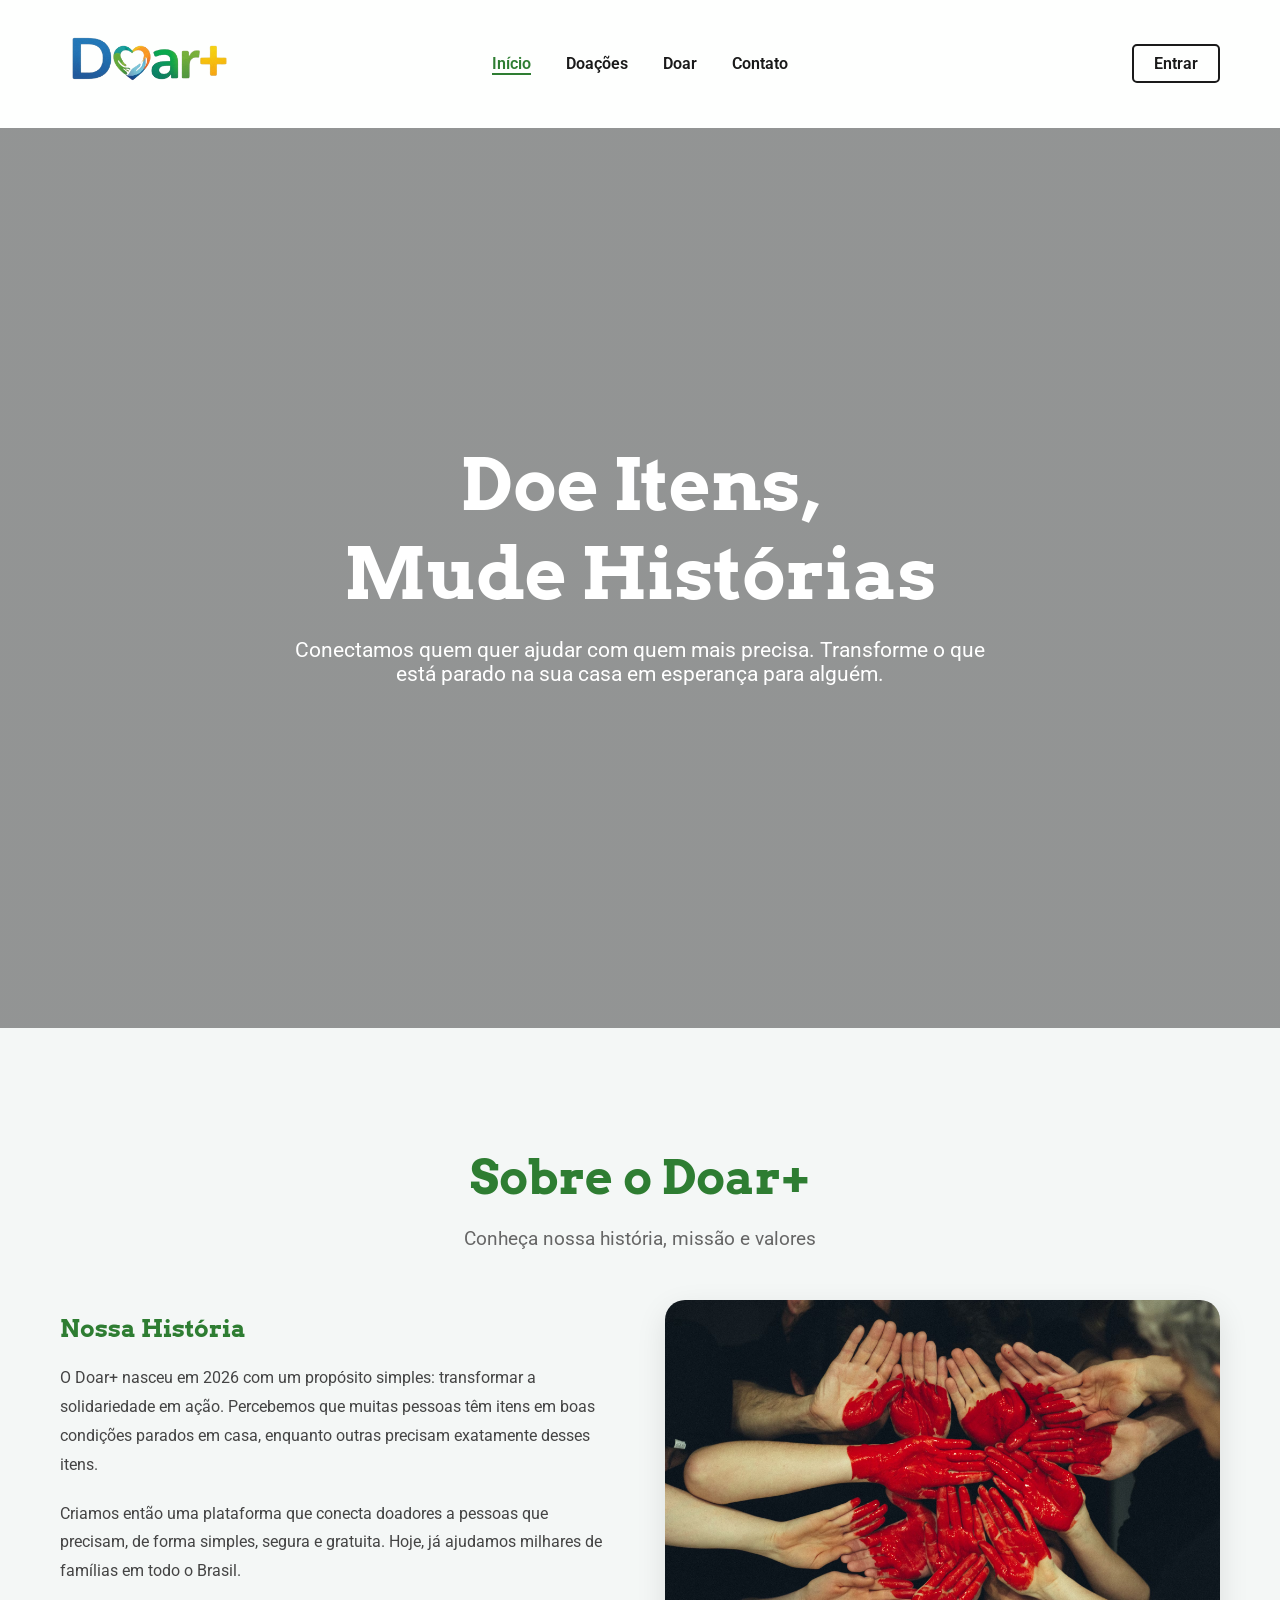
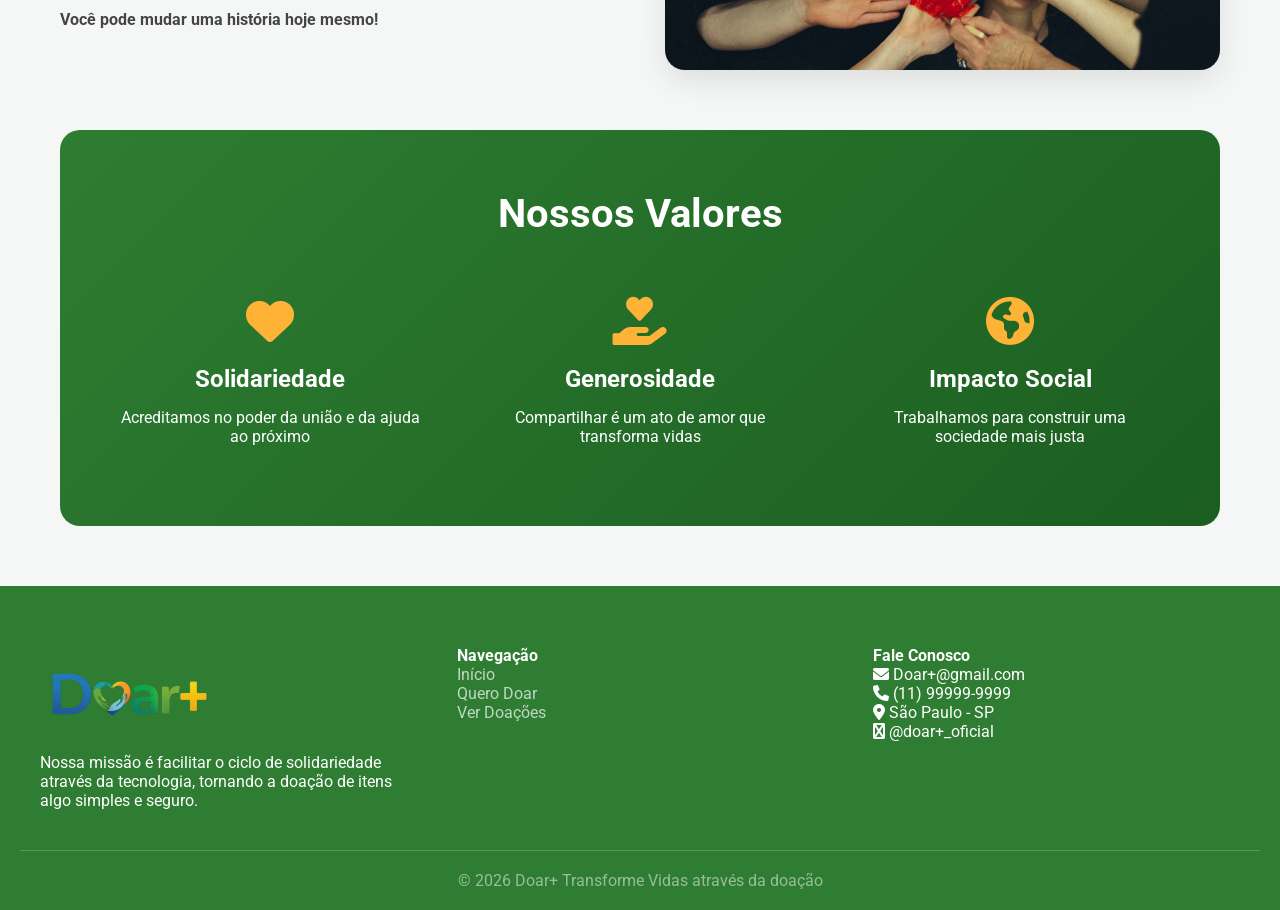
==== commit 8c90ab92: "Pasta Alteradas" ====
--- a/index.html
+++ b/index.html
@@ -8,7 +8,13 @@
     <link rel="preconnect" href="https://fonts.gstatic.com" crossorigin>
     <link href="https://fonts.googleapis.com/css2?family=Arvo:wght@400;700&family=Roboto:wght@400;500;700&display=swap" rel="stylesheet">
     <link rel="stylesheet" href="https://cdnjs.cloudflare.com/ajax/libs/font-awesome/6.0.0/css/all.min.css">
-    <link rel="stylesheet" href="estilo.css">
+    <link rel="stylesheet" href="css/global.css">
+    <link rel="stylesheet" href="css/header.css">
+    <link rel="stylesheet" href="css/footer.css">
+    <link rel="stylesheet" href="css/componentes.css">
+    <link rel="stylesheet" href="css/formularios.css">
+    <link rel="stylesheet" href="css/paginas.css">
+    <link rel="stylesheet" href="css/responsivo.css">
 </head>
 <body>
     <header class="header">
--- a/css/global.css
+++ b/css/global.css
@@ -0,0 +1,51 @@
+/* ===== VARIÁVEIS GLOBAIS ===== */
+:root {
+    --cor-primaria: #2e7d32;
+    --cor-secundaria: #1565c0;
+    --texto-escuro: #1a1a1a;
+    --branco: #ffffff;
+    --cinza-claro: #f4f7f6;
+    --destaque-amarelo: #feb236;
+    --verde-claro: #4caf50;
+    --verde-escuro: #1b5e20;
+    --cinza-input: #f8f9fa;
+    --sombra-suave: 0 10px 30px rgba(0,0,0,0.1);
+    --vermelho-erro: #ff4444;
+    --azul-link: #1976d2;
+}
+
+/* ===== ESTILOS GERAIS ===== */
+* {
+    margin: 0;
+    padding: 0;
+    box-sizing: border-box;
+}
+
+body {
+    margin: 0;
+    font-family: 'Roboto', sans-serif;
+    background-color: var(--cinza-claro);
+}
+
+/* ===== MENSAGENS DE ALERTA ===== */
+.alert-sucesso {
+    background: #4caf50;
+    color: white;
+    text-align: center;
+    padding: 10px;
+    position: fixed;
+    top: 80px;
+    width: 100%;
+    z-index: 999;
+}
+
+.alert-erro {
+    background: #ff4444;
+    color: white;
+    text-align: center;
+    padding: 10px;
+    position: fixed;
+    top: 80px;
+    width: 100%;
+    z-index: 999;
+}
--- a/css/header.css
+++ b/css/header.css
@@ -0,0 +1,152 @@
+/* ===== HEADER PRINCIPAL ===== */
+.header {
+    position: static;
+    top: 0;
+    left: 0;
+    width: 100%;
+    background: rgba(255, 255, 255, 0.95);
+    z-index: 1000;
+}
+
+.container-header {
+    max-width: 1200px;
+    margin: auto;
+    display: flex;
+    align-items: center;
+    justify-content: space-between;
+    padding: 10px 20px;
+    position: relative;
+}
+
+/* Logo */
+.logo-area {
+    cursor: pointer;
+}
+
+.logo-area .minha-logo {
+    width: 180px;
+    height: auto;
+    cursor: pointer;
+}
+
+/* Menu Central */
+.menu {
+    position: absolute;
+    left: 50%;
+    transform: translateX(-50%);
+}
+
+.menu ul {
+    list-style: none;
+    display: flex;
+    gap: 35px;
+    margin: 0;
+    padding: 0;
+}
+
+.menu a {
+    text-decoration: none;
+    color: var(--texto-escuro);
+    font-weight: 600;
+    transition: 0.3s;
+    cursor: pointer;
+}
+
+.menu a:hover {
+    color: var(--cor-primaria);
+    transform: translateY(-2px);
+    display: inline-block;
+}
+
+.menu a.active {
+    color: var(--cor-primaria);
+    border-bottom: 2px solid var(--cor-primaria);
+}
+
+/* Botões do Header */
+.acoes-header {
+    display: flex;
+    align-items: center;
+}
+
+.foto-perfil-circulo {
+    width: 60px;
+    height: 60px;
+    border-radius: 50%;
+    object-fit: cover;
+    border: 2px solid #fff;
+}
+
+.btn-login-moderno {
+    text-decoration: none;
+    color: var(--texto-escuro);
+    border: 2px solid var(--texto-escuro);
+    padding: 8px 20px;
+    border-radius: 5px;
+    font-weight: 600;
+    transition: 0.3s;
+    cursor: pointer;
+}
+
+.btn-login-moderno:hover {
+    background: var(--texto-escuro);
+    color: var(--branco);
+}
+
+.btn-cadastro-moderno {
+    text-decoration: none;
+    color: var(--branco);
+    background: var(--cor-primaria);
+    border: 2px solid var(--cor-primaria);
+    padding: 8px 20px;
+    border-radius: 5px;
+    font-weight: 600;
+    transition: 0.3s;
+    cursor: pointer;
+}
+
+.btn-cadastro-moderno:hover {
+    background: var(--verde-escuro);
+    border-color: var(--verde-escuro);
+    transform: translateY(-2px);
+    box-shadow: 0 5px 15px rgba(46, 125, 50, 0.3);
+}
+
+/* Header do Login */
+.header-login {
+    background: var(--branco);
+    box-shadow: 0 2px 10px rgba(0,0,0,0.1);
+    padding: 10px 0;
+}
+
+.header-login img {
+    width: 180px;
+    height: auto;
+}
+
+.container-header-login {
+    max-width: 1200px;
+    margin: 0 auto;
+    padding: 0 15px;
+    display: flex;
+    align-items: center;
+}
+
+.btn-voltar-inicio {
+    display: flex;
+    align-items: center;
+    gap: 8px;
+    text-decoration: none;
+    color: var(--texto-escuro);
+    font-weight: 500;
+    padding: 8px 16px;
+    border-radius: 5px;
+    transition: 0.3s;
+    cursor: pointer;
+    margin-left: auto;
+}
+
+.btn-voltar-inicio:hover {
+    background: var(--cinza-claro);
+    color: var(--cor-primaria);
+}
--- a/css/footer.css
+++ b/css/footer.css
@@ -0,0 +1,63 @@
+/* ===== FOOTER PRINCIPAL ===== */
+.footer {
+    background-color: var(--cor-primaria);
+    color: var(--branco);
+    padding: 60px 20px 20px;
+}
+
+.container-footer {
+    max-width: 1200px;
+    margin: 0 auto;
+    display: grid;
+    grid-template-columns: repeat(3, 1fr);
+    gap: 50px;
+}
+
+.footer .logo-text { 
+    color: var(--branco); 
+}
+
+.footer-links ul { 
+    list-style: none; 
+    padding: 0; 
+}
+
+.footer-links a {
+    text-decoration: none;
+    color: rgba(255, 255, 255, 0.7);
+    transition: 0.3s;
+    display: inline-block;
+    cursor: pointer;
+}
+
+.footer-links a:hover {
+    color: var(--destaque-amarelo);
+    padding-left: 10px;
+}
+
+.footer-bottom {
+    margin-top: 40px;
+    padding-top: 20px;
+    border-top: 1px solid rgba(255,255,255,0.2);
+    text-align: center;
+    color: rgba(255,255,255,0.5);
+}
+
+/* Footer do Login */
+.footer-login {
+    background: var(--cor-primaria);
+    color: var(--branco);
+    padding: 20px;
+    text-align: center;
+}
+
+.container-footer-login {
+    max-width: 1200px;
+    margin: 0 auto;
+}
+
+.footer-login p {
+    margin: 0;
+    opacity: 0.9;
+    font-size: 0.95rem;
+}
--- a/css/componentes.css
+++ b/css/componentes.css
@@ -0,0 +1,260 @@
+/* ===== BOTÕES PRINCIPAIS ===== */
+.btn-principal {
+    padding: 15px 35px;
+    text-decoration: none;
+    font-weight: bold;
+    border-radius: 5px;
+    transition: 0.3s;
+    background: var(--cor-primaria);
+    color: var(--branco);
+    cursor: pointer;
+}
+
+.btn-principal:hover {
+    background: #1b5e20;
+    transform: scale(1.05);
+}
+
+.btn-secundario {
+    padding: 15px 35px;
+    text-decoration: none;
+    font-weight: bold;
+    border-radius: 5px;
+    transition: 0.3s;
+    background: transparent;
+    border: 2px solid var(--branco);
+    color: var(--branco);
+    cursor: pointer;
+}
+
+.btn-secundario:hover {
+    background: var(--branco);
+    color: var(--texto-escuro);
+}
+
+.btn-doacoes {
+    padding: 15px 35px;
+    text-decoration: none;
+    font-weight: bold;
+    border-radius: 5px;
+    transition: 0.3s;
+    background: var(--azul-link);
+    color: var(--branco);
+    border: 2px solid var(--azul-link);
+    cursor: pointer;
+}
+
+.btn-doacoes:hover {
+    background: #0d47a1;
+    border-color: #0d47a1;
+    transform: scale(1.05);
+}
+
+/* Botão de busca CEP */
+.btn-buscar-cep {
+    background: var(--cor-primaria);
+    color: var(--branco);
+    border: none;
+    padding: 12px 20px;
+    border-radius: 10px;
+    font-weight: 600;
+    cursor: pointer;
+    transition: all 0.3s;
+    width: 100%;
+    display: flex;
+    align-items: center;
+    justify-content: center;
+    gap: 8px;
+}
+
+.btn-buscar-cep:hover {
+    background: var(--verde-escuro);
+    transform: translateY(-2px);
+    box-shadow: 0 5px 15px rgba(46, 125, 50, 0.3);
+}
+
+.btn-buscar-cep:disabled {
+    background: #999;
+    cursor: not-allowed;
+    transform: none;
+}
+
+/* ===== CARDS DE DOAÇÕES ===== */
+.doacoes-grid {
+    display: grid;
+    grid-template-columns: repeat(3, 1fr);
+    gap: 25px;
+}
+
+.card-doacao {
+    background: var(--branco);
+    border-radius: 15px;
+    overflow: hidden;
+    box-shadow: var(--sombra-suave);
+    transition: 0.3s;
+    position: relative;
+    cursor: pointer;
+}
+
+.card-doacao:hover {
+    transform: translateY(-5px);
+    box-shadow: 0 15px 40px rgba(0,0,0,0.15);
+}
+
+.card-imagem {
+    height: 200px;
+    background: #e0e0e0;
+    position: relative;
+    overflow: hidden;
+}
+
+.card-imagem img {
+    width: 100%;
+    height: 100%;
+    object-fit: cover;
+    transition: 0.3s;
+    cursor: pointer;
+}
+
+.card-doacao:hover .card-imagem img {
+    transform: scale(1.1);
+}
+
+.card-categoria {
+    position: absolute;
+    top: 10px;
+    right: 10px;
+    background: var(--cor-primaria);
+    color: var(--branco);
+    padding: 5px 12px;
+    border-radius: 20px;
+    font-size: 0.8rem;
+    font-weight: 600;
+    z-index: 1;
+    cursor: default;
+}
+
+.card-conteudo {
+    padding: 20px;
+}
+
+.card-titulo {
+    font-size: 1.2rem;
+    font-weight: 600;
+    color: var(--texto-escuro);
+    margin-bottom: 10px;
+    cursor: pointer;
+}
+
+.card-descricao {
+    color: #666;
+    font-size: 0.9rem;
+    margin-bottom: 15px;
+    line-height: 1.5;
+    display: -webkit-box;
+    -webkit-line-clamp: 2;
+    -webkit-box-orient: vertical;
+    overflow: hidden;
+    cursor: pointer;
+}
+
+.card-info {
+    display: flex;
+    gap: 15px;
+    margin-bottom: 15px;
+    font-size: 0.9rem;
+    color: #888;
+    cursor: pointer;
+}
+
+.card-info i {
+    color: var(--cor-primaria);
+    width: 16px;
+}
+
+.card-footer {
+    display: flex;
+    justify-content: space-between;
+    align-items: center;
+    border-top: 1px solid #e0e0e0;
+    padding-top: 15px;
+}
+
+.card-doador {
+    display: flex;
+    align-items: center;
+    gap: 8px;
+    font-size: 0.9rem;
+    color: #666;
+    cursor: pointer;
+}
+
+.card-doador i {
+    color: var(--cor-primaria);
+}
+
+.btn-interessado {
+    background: var(--cor-primaria);
+    color: var(--branco);
+    border: none;
+    padding: 8px 18px;
+    border-radius: 8px;
+    font-size: 0.9rem;
+    font-weight: 600;
+    cursor: pointer;
+    transition: 0.3s;
+    display: flex;
+    align-items: center;
+    gap: 5px;
+}
+
+.btn-interessado:hover {
+    background: var(--verde-escuro);
+    transform: scale(1.05);
+}
+
+/* ===== FILTROS ===== */
+.filtros {
+    display: flex;
+    gap: 15px;
+    margin-bottom: 30px;
+    flex-wrap: wrap;
+}
+
+.filtros select,
+.filtros input {
+    padding: 12px 15px;
+    border: 2px solid #e0e0e0;
+    border-radius: 8px;
+    font-size: 1rem;
+    flex: 1;
+    min-width: 200px;
+    font-family: 'Roboto', sans-serif;
+    cursor: pointer;
+}
+
+.filtros select:focus,
+.filtros input:focus {
+    outline: none;
+    border-color: var(--cor-primaria);
+}
+
+.filtros button {
+    padding: 12px 25px;
+    background: var(--cor-primaria);
+    color: var(--branco);
+    border: none;
+    border-radius: 8px;
+    cursor: pointer;
+    transition: 0.3s;
+    display: flex;
+    align-items: center;
+    gap: 8px;
+    font-weight: 600;
+    font-size: 1rem;
+}
+
+.filtros button:hover {
+    background: var(--verde-escuro);
+    transform: translateY(-2px);
+}
--- a/css/formularios.css
+++ b/css/formularios.css
@@ -0,0 +1,519 @@
+/* ===== PÁGINAS DE LOGIN/CADASTRO ===== */
+.body-login {
+    min-height: 100vh;
+    display: flex;
+    flex-direction: column;
+    background: linear-gradient(135deg, #f5f7fa 0%, #e8ecf1 100%);
+    margin: 0;
+}
+
+.login-main {
+    flex: 1;
+    display: flex;
+    align-items: center;
+    justify-content: center;
+    padding: 40px 20px;
+}
+
+.login-container {
+    background: var(--branco);
+    border-radius: 20px;
+    box-shadow: var(--sombra-suave);
+    max-width: 800px;
+    width: 100%;
+    padding: 40px;
+}
+
+.login-container-simples {
+    background: var(--branco);
+    border-radius: 20px;
+    box-shadow: var(--sombra-suave);
+    max-width: 450px;
+    width: 100%;
+    padding: 40px;
+}
+
+.login-header {
+    text-align: center;
+    margin-bottom: 30px;
+}
+
+.login-header h2 {
+    font-family: 'Arvo', serif;
+    font-size: 2.2rem;
+    color: var(--cor-primaria);
+    margin: 0 0 10px;
+}
+
+.login-header p {
+    color: #666;
+    font-size: 1.1rem;
+    margin: 0;
+}
+
+/* Grids dos Formulários */
+.form-grid {
+    display: grid;
+    grid-template-columns: 1fr 1fr;
+    gap: 20px;
+}
+
+.login-form-simples {
+    display: flex;
+    flex-direction: column;
+    gap: 20px;
+}
+
+/* Grupos de Formulário */
+.form-group {
+    display: flex;
+    flex-direction: column;
+}
+
+.form-group.full-width {
+    grid-column: span 2;
+}
+
+.form-group label {
+    margin-bottom: 8px;
+    font-weight: 500;
+    color: var(--texto-escuro);
+    display: flex;
+    align-items: center;
+    gap: 8px;
+    cursor: pointer;
+}
+
+.form-group label i {
+    color: var(--cor-primaria);
+    width: 20px;
+}
+
+.form-group input,
+.form-group textarea,
+.form-group select {
+    padding: 12px 15px;
+    border: 2px solid #e0e0e0;
+    border-radius: 10px;
+    font-size: 1rem;
+    transition: all 0.3s;
+    background: var(--cinza-input);
+    font-family: 'Roboto', sans-serif;
+}
+
+.form-group input:hover,
+.form-group textarea:hover,
+.form-group select:hover {
+    border-color: var(--verde-claro);
+}
+
+.form-group input:focus,
+.form-group textarea:focus,
+.form-group select:focus {
+    outline: none;
+    border-color: var(--cor-primaria);
+    box-shadow: 0 0 0 3px rgba(46, 125, 50, 0.1);
+}
+
+.form-group input::placeholder,
+.form-group textarea::placeholder {
+    color: #999;
+}
+
+.form-group textarea {
+    resize: vertical;
+    min-height: 120px;
+}
+
+.form-group select {
+    cursor: pointer;
+    appearance: none;
+    background-image: url("data:image/svg+xml;charset=UTF-8,%3csvg xmlns='http://www.w3.org/2000/svg' viewBox='0 0 24 24' fill='none' stroke='%23666' stroke-width='2' stroke-linecap='round' stroke-linejoin='round'%3e%3cpolyline points='6 9 12 15 18 9'%3e%3c/polyline%3e%3c/svg%3e");
+    background-repeat: no-repeat;
+    background-position: right 15px center;
+    background-size: 16px;
+}
+
+/* Validação */
+.form-group input:required {
+    border-left: 3px solid var(--cor-primaria);
+}
+
+.form-group input:invalid:not(:placeholder-shown) {
+    border-color: var(--vermelho-erro);
+}
+
+.form-group input:valid:not(:placeholder-shown) {
+    border-color: var(--verde-claro);
+}
+
+/* Opções do Login */
+.login-opcoes {
+    display: flex;
+    justify-content: space-between;
+    align-items: center;
+    margin: 10px 0;
+}
+
+.checkbox-container {
+    display: flex;
+    align-items: center;
+    gap: 8px;
+    cursor: pointer;
+    color: var(--texto-escuro);
+}
+
+.checkbox-container input[type="checkbox"] {
+    width: 18px;
+    height: 18px;
+    cursor: pointer;
+}
+
+.esqueci-senha {
+    color: var(--azul-link);
+    text-decoration: none;
+    font-size: 0.9rem;
+    transition: 0.3s;
+    cursor: pointer;
+}
+
+.esqueci-senha:hover {
+    color: var(--cor-primaria);
+    text-decoration: underline;
+}
+
+/* Botões de Login e Cadastro */
+.btn-login {
+    width: 100%;
+    padding: 15px;
+    background: var(--cor-primaria);
+    color: var(--branco);
+    border: none;
+    border-radius: 10px;
+    font-size: 1.1rem;
+    font-weight: 600;
+    display: flex;
+    align-items: center;
+    justify-content: center;
+    gap: 10px;
+    cursor: pointer;
+    transition: all 0.3s;
+}
+
+.btn-login:hover {
+    background: var(--verde-escuro);
+    transform: translateY(-2px);
+    box-shadow: 0 5px 15px rgba(46, 125, 50, 0.3);
+}
+
+.btn-cadastro {
+    width: 100%;
+    padding: 15px;
+    background: var(--cor-primaria);
+    color: var(--branco);
+    border: none;
+    border-radius: 10px;
+    font-size: 1.1rem;
+    font-weight: 600;
+    display: flex;
+    align-items: center;
+    justify-content: center;
+    gap: 10px;
+    cursor: pointer;
+    transition: all 0.3s;
+    margin-bottom: 20px;
+}
+
+.btn-cadastro:hover {
+    background: var(--verde-escuro);
+    transform: translateY(-2px);
+    box-shadow: 0 5px 15px rgba(46, 125, 50, 0.3);
+}
+
+/* Termos e Condições */
+.termos-group {
+    margin: 25px 0 20px;
+    display: flex;
+    align-items: center;
+    gap: 10px;
+}
+
+.termos-group input[type="checkbox"] {
+    width: 18px;
+    height: 18px;
+    cursor: pointer;
+}
+
+.termos-group label {
+    color: var(--texto-escuro);
+    font-size: 0.95rem;
+    cursor: pointer;
+}
+
+.termos-group a {
+    color: var(--cor-primaria);
+    text-decoration: none;
+    font-weight: 500;
+    cursor: pointer;
+}
+
+.termos-group a:hover {
+    text-decoration: underline;
+}
+
+/* Links */
+.cadastro-link {
+    text-align: center;
+    margin-top: 20px;
+    padding-top: 20px;
+    border-top: 1px solid #e0e0e0;
+}
+
+.cadastro-link p {
+    color: #666;
+    margin: 0;
+}
+
+.cadastro-link a {
+    color: var(--cor-primaria);
+    text-decoration: none;
+    font-weight: 600;
+    cursor: pointer;
+}
+
+.cadastro-link a:hover {
+    text-decoration: underline;
+}
+
+.login-options {
+    text-align: center;
+    border-top: 1px solid #e0e0e0;
+    padding-top: 20px;
+}
+
+.login-options p {
+    color: #666;
+    margin: 0;
+}
+
+.login-options a {
+    color: var(--cor-primaria);
+    text-decoration: none;
+    font-weight: 600;
+    cursor: pointer;
+}
+
+.login-options a:hover {
+    text-decoration: underline;
+}
+
+/* ===== PÁGINA DOAR ===== */
+.doar-container {
+    max-width: 800px;
+    margin: 120px auto 60px;
+    padding: 0 20px;
+}
+
+.doar-header {
+    text-align: center;
+    margin-bottom: 40px;
+}
+
+.doar-header h1 {
+    font-family: 'Arvo', serif;
+    font-size: 2.5rem;
+    color: var(--cor-primaria);
+    margin-bottom: 10px;
+}
+
+.doar-header p {
+    color: #666;
+    font-size: 1.1rem;
+}
+
+.doar-form {
+    background: var(--branco);
+    border-radius: 20px;
+    box-shadow: var(--sombra-suave);
+    padding: 40px;
+}
+
+.categoria-opcoes {
+    display: grid;
+    grid-template-columns: repeat(3, 1fr);
+    gap: 15px;
+    margin-top: 10px;
+}
+
+.categoria-item {
+    display: flex;
+    align-items: center;
+    gap: 8px;
+    padding: 10px;
+    border: 2px solid #e0e0e0;
+    border-radius: 10px;
+    cursor: pointer;
+    transition: 0.3s;
+}
+
+.categoria-item:hover {
+    border-color: var(--cor-primaria);
+    background: #f5f5f5;
+}
+
+.categoria-item input[type="radio"] {
+    width: 18px;
+    height: 18px;
+    accent-color: var(--cor-primaria);
+    cursor: pointer;
+}
+
+.chat-option {
+    background: #f8f9fa;
+    border-radius: 10px;
+    padding: 15px;
+    margin-top: 20px;
+    display: flex;
+    align-items: center;
+    gap: 15px;
+}
+
+.chat-option i {
+    font-size: 2rem;
+    color: var(--cor-primaria);
+}
+
+.btn-anunciar {
+    width: 100%;
+    padding: 15px;
+    background: var(--cor-primaria);
+    color: var(--branco);
+    border: none;
+    border-radius: 10px;
+    font-size: 1.2rem;
+    font-weight: 600;
+    display: flex;
+    align-items: center;
+    justify-content: center;
+    gap: 10px;
+    cursor: pointer;
+    transition: 0.3s;
+    margin-top: 30px;
+}
+
+.btn-anunciar:hover {
+    background: var(--verde-escuro);
+    transform: translateY(-3px);
+    box-shadow: var(--sombra-suave);
+}
+
+/* ===== PÁGINA CONTATO ===== */
+.contato-container {
+    max-width: 1200px;
+    margin: 120px auto 60px;
+    padding: 0 20px;
+}
+
+.contato-header {
+    text-align: center;
+    margin-bottom: 50px;
+}
+
+.contato-header h1 {
+    font-family: 'Arvo', serif;
+    font-size: 2.5rem;
+    color: var(--cor-primaria);
+    margin-bottom: 10px;
+}
+
+.contato-header p {
+    color: #666;
+    font-size: 1.1rem;
+}
+
+.contato-grid {
+    display: grid;
+    grid-template-columns: 1fr 1fr;
+    gap: 50px;
+}
+
+.contato-info {
+    background: var(--branco);
+    border-radius: 20px;
+    padding: 40px;
+    box-shadow: var(--sombra-suave);
+}
+
+.contato-info h2 {
+    font-family: 'Arvo', serif;
+    color: var(--cor-primaria);
+    margin-bottom: 30px;
+}
+
+.info-item {
+    display: flex;
+    gap: 20px;
+    margin-bottom: 30px;
+    align-items: flex-start;
+    cursor: pointer;
+}
+
+.info-item i {
+    font-size: 2rem;
+    color: var(--cor-primaria);
+    width: 40px;
+}
+
+.info-item h3 {
+    margin: 0 0 5px;
+    color: var(--texto-escuro);
+}
+
+.info-item p {
+    margin: 0;
+    color: #666;
+}
+
+.contato-form {
+    background: var(--branco);
+    border-radius: 20px;
+    padding: 40px;
+    box-shadow: var(--sombra-suave);
+}
+
+.contato-form h2 {
+    font-family: 'Arvo', serif;
+    color: var(--cor-primaria);
+    margin-bottom: 30px;
+}
+
+.btn-enviar {
+    width: 100%;
+    padding: 15px;
+    background: var(--cor-primaria);
+    color: var(--branco);
+    border: none;
+    border-radius: 10px;
+    font-size: 1.1rem;
+    font-weight: 600;
+    display: flex;
+    align-items: center;
+    justify-content: center;
+    gap: 10px;
+    cursor: pointer;
+    transition: 0.3s;
+}
+
+.btn-enviar:hover {
+    background: var(--verde-escuro);
+    transform: translateY(-3px);
+    box-shadow: var(--sombra-suave);
+}
+
+.mapa {
+    margin-top: 50px;
+    border-radius: 20px;
+    overflow: hidden;
+    box-shadow: var(--sombra-suave);
+    cursor: pointer;
+}
--- a/css/paginas.css
+++ b/css/paginas.css
@@ -0,0 +1,158 @@
+/* ===== HERO SECTION (PÁGINA INICIAL) ===== */
+.hero {
+    height: 100vh;
+    background: linear-gradient(rgba(0,0,0,0.4), rgba(0,0,0,0.4)), 
+                url('https://images.unsplash.com/photo-1488521787991-ed7bbaae773c?q=80&w=2070&auto=format&fit=crop') no-repeat center center/cover;
+    display: flex;
+    align-items: center;
+    justify-content: center;
+    text-align: center;
+}
+
+.hero-content h1 {
+    font-family: 'Arvo', serif;
+    font-size: 4.5rem;
+    color: var(--branco);
+    margin-bottom: 20px;
+}
+
+.hero-content p {
+    font-size: 1.3rem;
+    color: var(--branco);
+    max-width: 700px;
+    margin: 0 auto 30px;
+}
+
+.hero-btns {
+    display: flex;
+    gap: 20px;
+    justify-content: center;
+}
+
+/* ===== PÁGINA SOBRE ===== */
+.sobre-container {
+    max-width: 1200px;
+    margin: 120px auto 60px;
+    padding: 0 20px;
+}
+
+.sobre-header {
+    text-align: center;
+    margin-bottom: 50px;
+}
+
+.sobre-header h1 {
+    font-family: 'Arvo', serif;
+    font-size: 3rem;
+    color: var(--cor-primaria);
+    margin-bottom: 20px;
+}
+
+.sobre-header p {
+    font-size: 1.2rem;
+    color: #666;
+    max-width: 800px;
+    margin: 0 auto;
+}
+
+.sobre-grid {
+    display: grid;
+    grid-template-columns: 1fr 1fr;
+    gap: 50px;
+    align-items: center;
+    margin-bottom: 60px;
+}
+
+.sobre-texto h2 {
+    font-family: 'Arvo', serif;
+    color: var(--cor-primaria);
+    margin-bottom: 20px;
+}
+
+.sobre-texto p {
+    line-height: 1.8;
+    color: #444;
+    margin-bottom: 20px;
+}
+
+.sobre-imagem {
+    width: 100%;
+    border-radius: 20px;
+    overflow: hidden;
+    box-shadow: var(--sombra-suave);
+    cursor: pointer;
+}
+
+.sobre-imagem img {
+    width: 100%;
+    height: auto;
+    display: block;
+    transition: transform 0.3s;
+    cursor: pointer;
+}
+
+.sobre-imagem img:hover {
+    transform: scale(1.05);
+}
+
+/* ===== VALORES ===== */
+.valores {
+    background: linear-gradient(135deg, var(--cor-primaria) 0%, var(--verde-escuro) 100%);
+    color: var(--branco);
+    padding: 60px 40px;
+    border-radius: 20px;
+    margin-bottom: 60px;
+}
+
+.valores h2 {
+    text-align: center;
+    font-size: 2.5rem;
+    margin-bottom: 40px;
+}
+
+.valores-grid {
+    display: grid;
+    grid-template-columns: repeat(3, 1fr);
+    gap: 30px;
+}
+
+.valor-item {
+    text-align: center;
+    padding: 20px;
+    cursor: default;
+}
+
+.valor-item i {
+    font-size: 3rem;
+    margin-bottom: 20px;
+    color: var(--destaque-amarelo);
+}
+
+.valor-item h3 {
+    font-size: 1.5rem;
+    margin-bottom: 15px;
+}
+
+/* ===== PÁGINA VER DOAÇÕES ===== */
+.doacoes-container {
+    max-width: 1200px;
+    margin: 120px auto 60px;
+    padding: 0 20px;
+}
+
+.doacoes-header {
+    text-align: center;
+    margin-bottom: 50px;
+}
+
+.doacoes-header h1 {
+    font-family: 'Arvo', serif;
+    font-size: 2.5rem;
+    color: var(--cor-primaria);
+    margin-bottom: 10px;
+}
+
+.doacoes-header p {
+    color: #666;
+    font-size: 1.1rem;
+}
--- a/css/responsivo.css
+++ b/css/responsivo.css
@@ -0,0 +1,167 @@
+/* ===== RESPONSIVIDADE ===== */
+@media (max-width: 992px) {
+    .doacoes-grid,
+    .valores-grid {
+        grid-template-columns: repeat(2, 1fr);
+    }
+    
+    .contato-grid {
+        grid-template-columns: 1fr;
+    }
+}
+
+@media (max-width: 768px) {
+    /* Ajustes gerais */
+    .menu {
+        position: static;
+        transform: none;
+        margin: 10px 0;
+    }
+    
+    .menu ul {
+        gap: 20px;
+        flex-wrap: wrap;
+        justify-content: center;
+    }
+    
+    .container-header {
+        flex-direction: column;
+        gap: 15px;
+    }
+    
+    .acoes-header {
+        width: 100%;
+        justify-content: center;
+    }
+    
+    /* Ajustes hero */
+    .hero-content h1 {
+        font-size: 3rem;
+    }
+    
+    /* Ajustes grid */
+    .sobre-grid {
+        grid-template-columns: 1fr;
+    }
+    
+    .doacoes-grid,
+    .valores-grid {
+        grid-template-columns: 1fr;
+    }
+    
+    .categoria-opcoes {
+        grid-template-columns: repeat(2, 1fr);
+    }
+    
+    /* Ajustes containers */
+    .doacoes-container,
+    .sobre-container,
+    .contato-container,
+    .doar-container {
+        margin: 100px auto 40px;
+    }
+    
+    .doacoes-header h1,
+    .sobre-header h1,
+    .contato-header h1,
+    .doar-header h1 {
+        font-size: 2rem;
+    }
+    
+    /* Ajustes login/cadastro */
+    .login-container,
+    .login-container-simples {
+        padding: 30px 20px;
+    }
+    
+    .form-grid {
+        grid-template-columns: 1fr;
+    }
+    
+    .form-group.full-width {
+        grid-column: span 1;
+    }
+    
+    .login-header h2 {
+        font-size: 1.8rem;
+    }
+    
+    .container-header-login {
+        flex-direction: column;
+        gap: 10px;
+    }
+}
+
+@media (max-width: 576px) {
+    .hero-btns {
+        flex-direction: column;
+        align-items: center;
+    }
+    
+    .filtros {
+        flex-direction: column;
+    }
+    
+    .filtros select,
+    .filtros input,
+    .filtros button {
+        width: 100%;
+    }
+    
+    .categoria-opcoes {
+        grid-template-columns: 1fr;
+    }
+}
+
+@media (max-width: 480px) {
+    /* Ajustes hero */
+    .hero-content h1 {
+        font-size: 2.5rem;
+    }
+    
+    .hero-content p {
+        font-size: 1rem;
+    }
+    
+    /* Ajustes login/cadastro */
+    .login-container,
+    .login-container-simples {
+        padding: 20px 15px;
+    }
+    
+    .btn-login,
+    .btn-cadastro,
+    .btn-anunciar,
+    .btn-enviar {
+        padding: 12px;
+        font-size: 1rem;
+    }
+    
+    .login-opcoes {
+        flex-direction: column;
+        gap: 10px;
+        align-items: flex-start;
+    }
+    
+    /* Ajustes footer */
+    .container-footer {
+        grid-template-columns: 1fr;
+        gap: 30px;
+    }
+    
+    /* Ajustes cards */
+    .card-doacao {
+        margin: 0 10px;
+    }
+    
+    .info-item {
+        flex-direction: column;
+        gap: 10px;
+    }
+}
+
+@keyframes pulse {
+    0% { opacity: 1; }
+    50% { opacity: 0.5; }
+    100% { opacity: 1; }
+}
